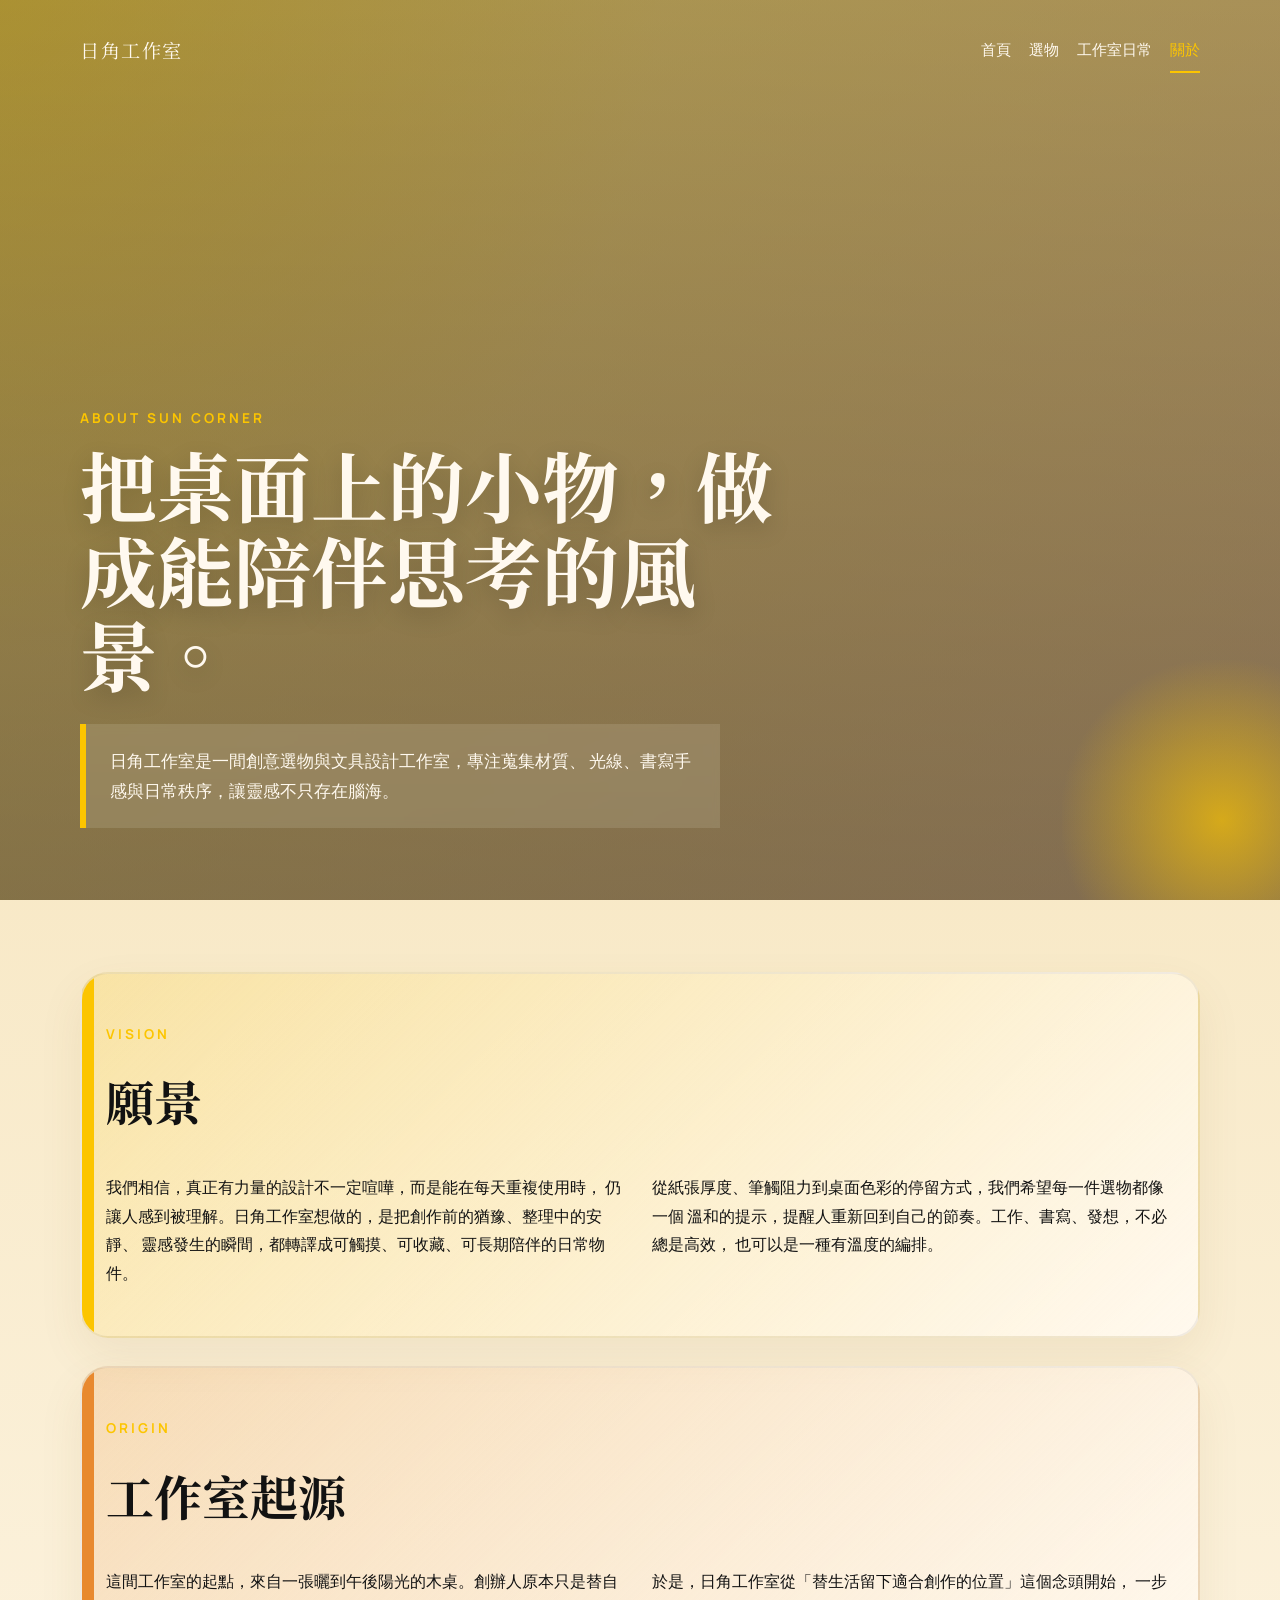
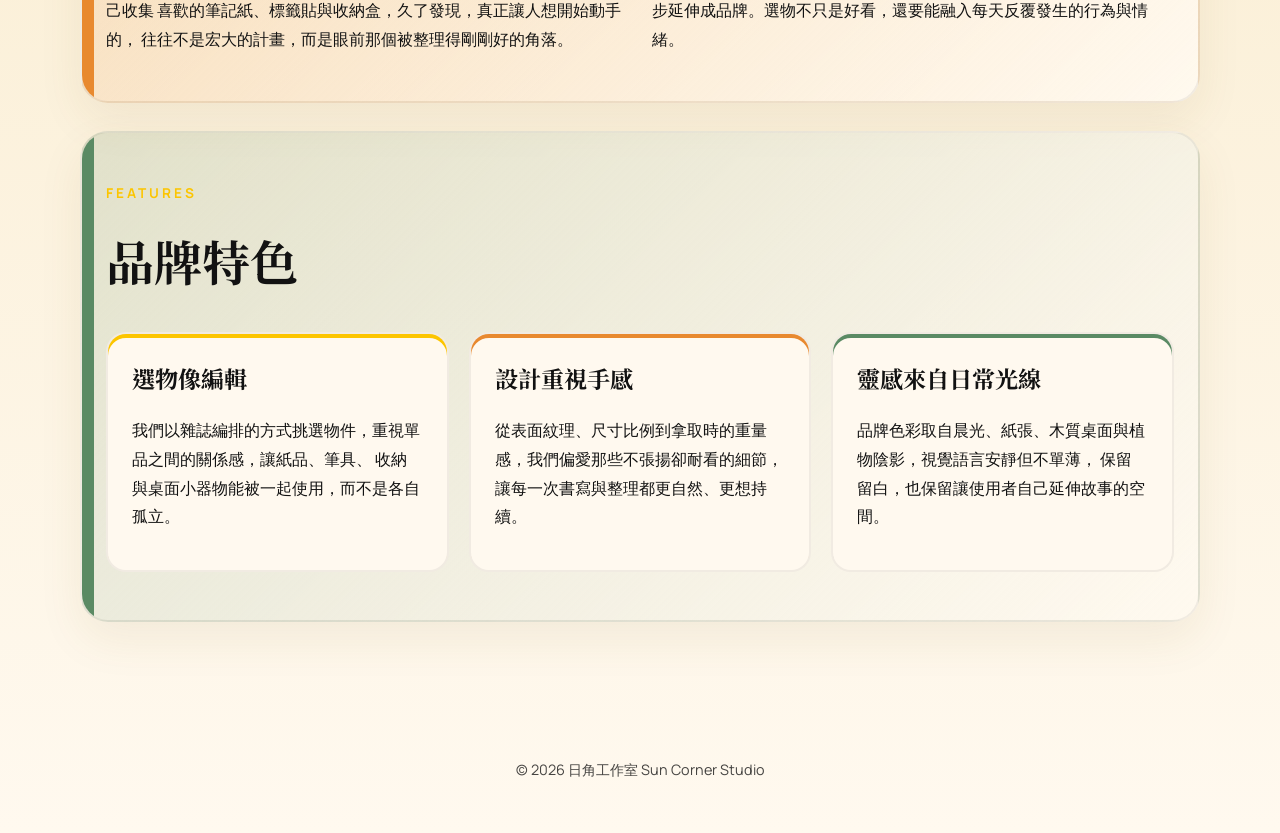
==== about.html @ 8ea0d5e0 "feat:增加關於頁" ====
<!doctype html>
<html lang="zh-Hant-TW">
  <head>
    <title>關於 | 日角工作室</title>
    <meta charset="UTF-8" />
    <meta name="viewport" content="width=device-width, initial-scale=1.0" />
    <meta
      name="description"
      content="認識日角工作室，一間以創意選物、文具設計與日常靈感為核心的工作室。"
    />
    <link rel="preconnect" href="https://fonts.googleapis.com" />
    <link rel="preconnect" href="https://fonts.gstatic.com" crossorigin />
    <link
      href="https://fonts.googleapis.com/css2?family=Noto+Serif+TC:wght@400;500;700&family=Manrope:wght@400;500;700&display=swap"
      rel="stylesheet"
    />
    <link rel="stylesheet" href="about.css" />
  </head>
  <body>
    <header class="hero">
      <nav class="site-nav">
        <a class="site-nav__brand" href="index.html">日角工作室</a>
        <div class="site-nav__links">
          <a href="index.html">首頁</a>
          <a href="index.html#inspiration">選物</a>
          <a href="index.html#studio-life">工作室日常</a>
          <a href="about.html" aria-current="page">關於</a>
        </div>
      </nav>

      <div class="hero__content">
        <p class="eyebrow">About Sun Corner</p>
        <h1>把桌面上的小物，做成能陪伴思考的風景。</h1>
        <p class="hero__intro">
          日角工作室是一間創意選物與文具設計工作室，專注蒐集材質、
          光線、書寫手感與日常秩序，讓靈感不只存在腦海。
        </p>
      </div>
    </header>

    <main>
      <section class="story-block story-block--vision">
        <div class="section-heading">
          <p class="eyebrow">Vision</p>
          <h2>願景</h2>
        </div>
        <div class="story-grid">
          <p>
            我們相信，真正有力量的設計不一定喧嘩，而是能在每天重複使用時，
            仍讓人感到被理解。日角工作室想做的，是把創作前的猶豫、整理中的安靜、
            靈感發生的瞬間，都轉譯成可觸摸、可收藏、可長期陪伴的日常物件。
          </p>
          <p>
            從紙張厚度、筆觸阻力到桌面色彩的停留方式，我們希望每一件選物都像一個
            溫和的提示，提醒人重新回到自己的節奏。工作、書寫、發想，不必總是高效，
            也可以是一種有溫度的編排。
          </p>
        </div>
      </section>

      <section class="story-block story-block--origin">
        <div class="section-heading">
          <p class="eyebrow">Origin</p>
          <h2>工作室起源</h2>
        </div>
        <div class="story-grid">
          <p>
            這間工作室的起點，來自一張曬到午後陽光的木桌。創辦人原本只是替自己收集
            喜歡的筆記紙、標籤貼與收納盒，久了發現，真正讓人想開始動手的，
            往往不是宏大的計畫，而是眼前那個被整理得剛剛好的角落。
          </p>
          <p>
            於是，日角工作室從「替生活留下適合創作的位置」這個念頭開始，
            一步步延伸成品牌。選物不只是好看，還要能融入每天反覆發生的行為與情緒。
          </p>
        </div>
      </section>

      <section class="story-block story-block--identity">
        <div class="section-heading">
          <p class="eyebrow">Features</p>
          <h2>品牌特色</h2>
        </div>
        <div class="feature-cards">
          <article class="feature-card">
            <h3>選物像編輯</h3>
            <p>
              我們以雜誌編排的方式挑選物件，重視單品之間的關係感，讓紙品、筆具、
              收納與桌面小器物能被一起使用，而不是各自孤立。
            </p>
          </article>
          <article class="feature-card">
            <h3>設計重視手感</h3>
            <p>
              從表面紋理、尺寸比例到拿取時的重量感，我們偏愛那些不張揚卻耐看的細節，
              讓每一次書寫與整理都更自然、更想持續。
            </p>
          </article>
          <article class="feature-card">
            <h3>靈感來自日常光線</h3>
            <p>
              品牌色彩取自晨光、紙張、木質桌面與植物陰影，視覺語言安靜但不單薄，
              保留留白，也保留讓使用者自己延伸故事的空間。
            </p>
          </article>
        </div>
      </section>
    </main>

    <footer class="site-footer">
      <p>&copy; 2026 日角工作室 Sun Corner Studio</p>
    </footer>
  </body>
</html>
---- about.css ----
html,
body {
  margin: 0;
  padding: 0;
}

*,
*::before,
*::after {
  box-sizing: border-box;
}

:root {
  --sun-yellow: #fcc500;
  --sun-orange: #e8892f;
  --grass-green: #5a8a64;
  --cream: #fff9ef;
  --ink: #121212;
  --paper: #f3ebd9;
}

body {
  font-family: "Manrope", sans-serif;
  color: var(--ink);
  background:
    radial-gradient(circle at top left, rgba(252, 197, 0, 0.35), transparent 24%),
    linear-gradient(180deg, #fff3be 0%, #f7e7c2 28%, #fff9ef 100%);
  line-height: 1.8;
}

a {
  color: inherit;
  text-decoration: none;
}

.hero,
.story-block,
.site-footer {
  padding-left: 24px;
  padding-right: 24px;
}

.hero {
  min-height: 100vh;
  display: flex;
  flex-direction: column;
  justify-content: space-between;
  padding-top: 28px;
  padding-bottom: 72px;
  background:
    linear-gradient(rgba(18, 18, 18, 0.35), rgba(18, 18, 18, 0.5)),
    linear-gradient(135deg, rgba(252, 197, 0, 0.45), rgba(232, 137, 47, 0.35)),
    url("https://images.unsplash.com/photo-1516383740770-fbcc5ccbece0?auto=format&fit=crop&w=1400&q=80")
      center / cover;
  color: var(--cream);
  position: relative;
  overflow: hidden;
}

.hero::after {
  content: "";
  position: absolute;
  inset: auto -8% -80px auto;
  width: 320px;
  height: 320px;
  background: radial-gradient(circle, rgba(252, 197, 0, 0.9) 0%, rgba(252, 197, 0, 0) 72%);
  opacity: 0.75;
  pointer-events: none;
}

.site-nav {
  max-width: 1120px;
  width: 100%;
  margin: 0 auto;
  display: flex;
  justify-content: space-between;
  align-items: center;
  gap: 20px;
  position: relative;
  z-index: 1;
}

.site-nav__brand {
  font-family: "Noto Serif TC", serif;
  font-size: 1.2rem;
  letter-spacing: 0.08em;
}

.site-nav__links {
  display: flex;
  flex-wrap: wrap;
  justify-content: flex-end;
  gap: 18px;
  font-size: 0.95rem;
}

.site-nav__links a {
  padding: 8px 0;
  border-bottom: 2px solid transparent;
  transition:
    border-color 0.25s ease,
    color 0.25s ease,
    opacity 0.25s ease;
}

.site-nav__links a:hover,
.site-nav__links a[aria-current="page"] {
  color: var(--sun-yellow);
  border-color: var(--sun-yellow);
  opacity: 1;
}

.hero__content {
  max-width: 1120px;
  width: 100%;
  margin: 0 auto;
  padding-top: 96px;
  position: relative;
  z-index: 1;
}

.eyebrow {
  margin: 0 0 12px;
  letter-spacing: 0.22em;
  text-transform: uppercase;
  font-size: 0.85rem;
  color: var(--sun-yellow);
  font-weight: 700;
}

.hero h1,
.section-heading h2,
.feature-card h3 {
  font-family: "Noto Serif TC", serif;
}

.hero h1 {
  max-width: 760px;
  margin: 0;
  font-size: clamp(2.8rem, 6vw, 5.2rem);
  line-height: 1.1;
  text-shadow: 0 8px 24px rgba(0, 0, 0, 0.18);
}

.hero__intro {
  max-width: 640px;
  margin: 28px 0 0;
  font-size: 1.05rem;
  padding: 22px 24px;
  background: rgba(255, 249, 239, 0.12);
  border-left: 6px solid var(--sun-yellow);
  backdrop-filter: blur(3px);
}

main {
  padding: 72px 0 96px;
}

.story-block {
  max-width: 1120px;
  margin: 0 auto 28px;
  border-radius: 28px;
  padding-top: 48px;
  padding-bottom: 48px;
  border: 2px solid rgba(18, 18, 18, 0.06);
  box-shadow: 0 18px 45px rgba(121, 91, 20, 0.08);
  position: relative;
  overflow: hidden;
}

.story-block::before {
  content: "";
  position: absolute;
  inset: 0 auto 0 0;
  width: 12px;
}

.story-block:last-child {
  margin-bottom: 0;
}

.story-block--vision {
  background: linear-gradient(135deg, rgba(252, 197, 0, 0.18), rgba(255, 249, 239, 0.95));
}

.story-block--vision::before {
  background: var(--sun-yellow);
}

.story-block--origin {
  background: linear-gradient(135deg, rgba(232, 137, 47, 0.18), rgba(255, 249, 239, 0.96));
}

.story-block--origin::before {
  background: var(--sun-orange);
}

.story-block--identity {
  background: linear-gradient(135deg, rgba(90, 138, 100, 0.16), rgba(255, 249, 239, 0.96));
}

.story-block--identity::before {
  background: var(--grass-green);
}

.section-heading {
  margin-bottom: 28px;
  position: relative;
  z-index: 1;
}

.section-heading h2 {
  margin: 0;
  font-size: clamp(2rem, 4vw, 3rem);
  color: var(--ink);
}

.story-grid {
  display: grid;
  grid-template-columns: repeat(2, minmax(0, 1fr));
  gap: 24px;
  position: relative;
  z-index: 1;
}

.story-grid p,
.feature-card p {
  margin: 0;
  font-size: 1rem;
}

.feature-cards {
  display: grid;
  grid-template-columns: repeat(3, minmax(0, 1fr));
  gap: 20px;
  position: relative;
  z-index: 1;
}

.feature-card {
  padding: 24px;
  border-radius: 20px;
  background: var(--cream);
  border: 2px solid rgba(18, 18, 18, 0.06);
  min-height: 240px;
  transition:
    transform 0.25s ease,
    box-shadow 0.25s ease,
    border-color 0.25s ease;
}

.feature-card:hover {
  transform: translateY(-6px);
  box-shadow: 0 14px 28px rgba(90, 138, 100, 0.14);
  border-color: rgba(90, 138, 100, 0.28);
}

.feature-card:nth-child(1) {
  box-shadow: inset 0 4px 0 var(--sun-yellow);
}

.feature-card:nth-child(2) {
  box-shadow: inset 0 4px 0 var(--sun-orange);
}

.feature-card:nth-child(3) {
  box-shadow: inset 0 4px 0 var(--grass-green);
}

.feature-card h3 {
  margin: 0 0 16px;
  font-size: 1.45rem;
  color: var(--ink);
}

.site-footer {
  padding-top: 24px;
  padding-bottom: 36px;
  text-align: center;
  color: rgba(18, 18, 18, 0.78);
  font-size: 0.9rem;
}

@media (max-width: 780px) {
  .hero {
    min-height: auto;
    padding-bottom: 56px;
  }

  .site-nav {
    flex-direction: column;
    align-items: flex-start;
  }

  .story-grid,
  .feature-cards {
    grid-template-columns: 1fr;
  }

  .site-nav__links {
    justify-content: flex-start;
  }

  .hero__content {
    padding-top: 72px;
  }

  .hero__intro {
    padding: 18px 20px;
  }

  .story-block {
    padding-top: 36px;
    padding-bottom: 36px;
  }
}
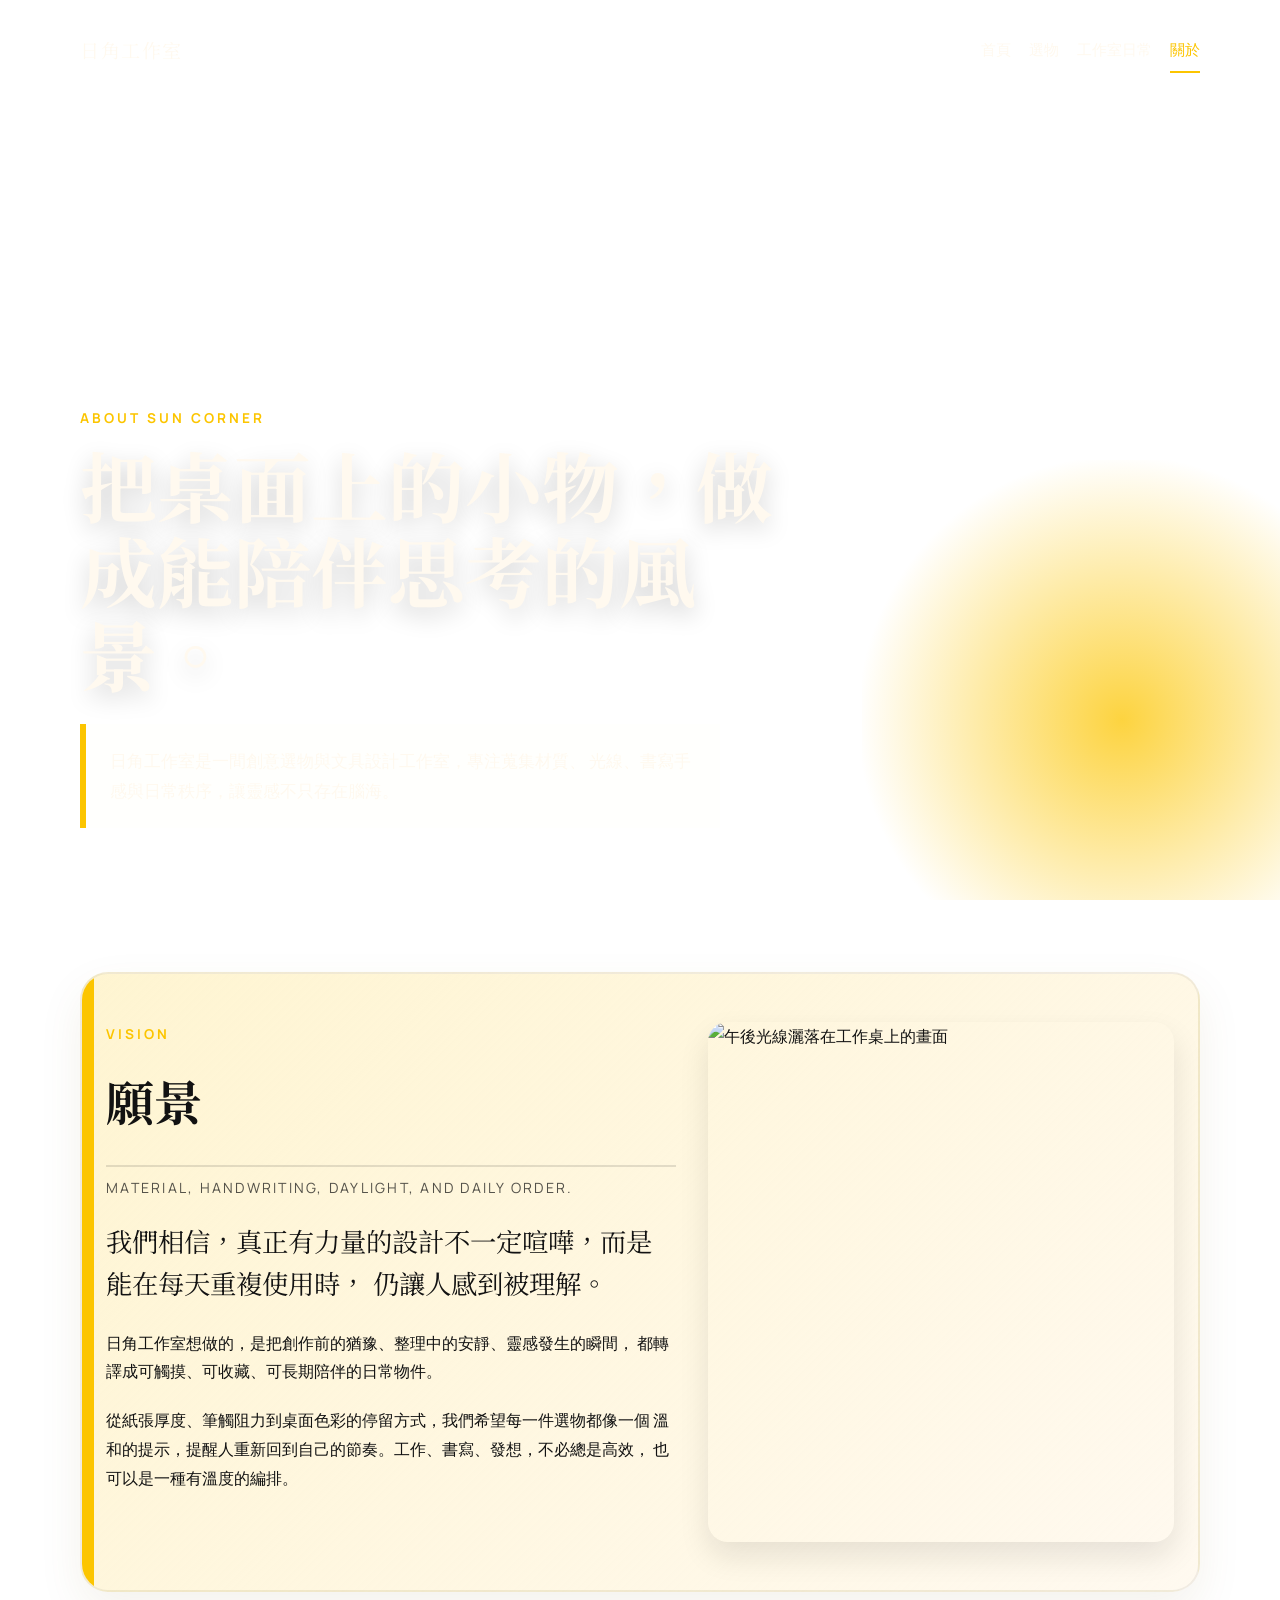
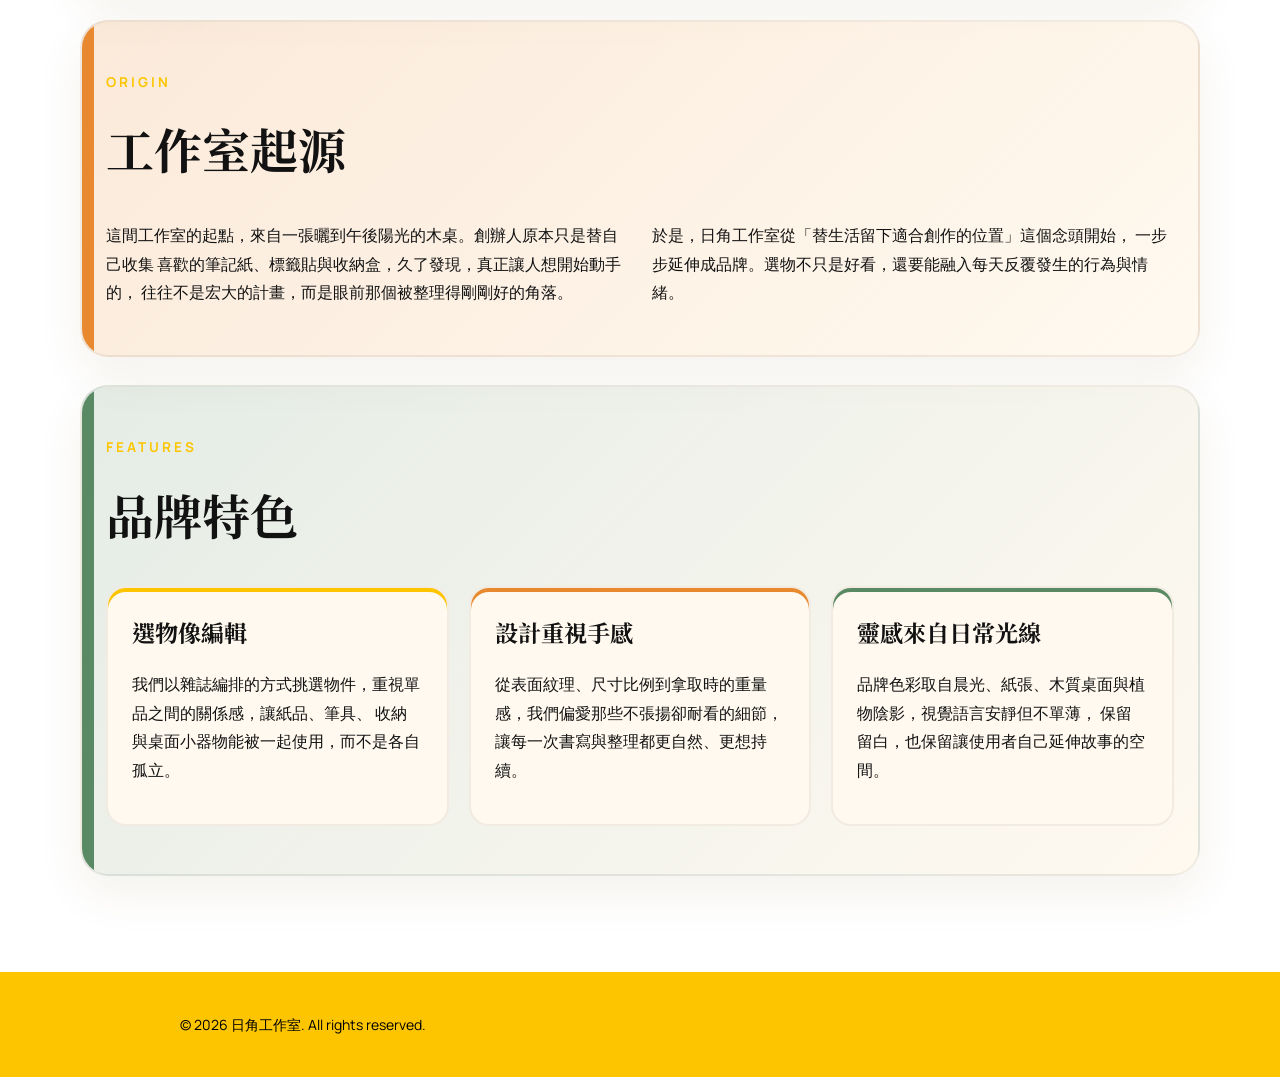
==== commit d469f470: "fex：修改願景section" ====
--- a/about.html
+++ b/about.html
@@ -40,21 +40,35 @@
 
     <main>
       <section class="story-block story-block--vision">
-        <div class="section-heading">
-          <p class="eyebrow">Vision</p>
-          <h2>願景</h2>
-        </div>
-        <div class="story-grid">
-          <p>
-            我們相信，真正有力量的設計不一定喧嘩，而是能在每天重複使用時，
-            仍讓人感到被理解。日角工作室想做的，是把創作前的猶豫、整理中的安靜、
-            靈感發生的瞬間，都轉譯成可觸摸、可收藏、可長期陪伴的日常物件。
-          </p>
-          <p>
-            從紙張厚度、筆觸阻力到桌面色彩的停留方式，我們希望每一件選物都像一個
-            溫和的提示，提醒人重新回到自己的節奏。工作、書寫、發想，不必總是高效，
-            也可以是一種有溫度的編排。
-          </p>
+        <div class="vision-magazine">
+          <div class="vision-magazine__content">
+            <div class="section-heading vision-magazine__heading">
+              <p class="eyebrow">Vision</p>
+              <h2>願景</h2>
+            </div>
+            <p class="vision-magazine__kicker">
+              Material, handwriting, daylight, and daily order.
+            </p>
+            <p class="vision-magazine__lead">
+              我們相信，真正有力量的設計不一定喧嘩，而是能在每天重複使用時，
+              仍讓人感到被理解。
+            </p>
+            <p class="vision-magazine__body vision-magazine__body--one">
+              日角工作室想做的，是把創作前的猶豫、整理中的安靜、靈感發生的瞬間，
+              都轉譯成可觸摸、可收藏、可長期陪伴的日常物件。
+            </p>
+            <p class="vision-magazine__body vision-magazine__body--two">
+              從紙張厚度、筆觸阻力到桌面色彩的停留方式，我們希望每一件選物都像一個
+              溫和的提示，提醒人重新回到自己的節奏。工作、書寫、發想，不必總是高效，
+              也可以是一種有溫度的編排。
+            </p>
+          </div>
+          <figure class="vision-magazine__image vision-magazine__image--main">
+            <img
+              src="https://images.unsplash.com/photo-1497366754035-f200968a6e72?auto=format&fit=crop&w=900&q=80"
+              alt="午後光線灑落在工作桌上的畫面"
+            />
+          </figure>
         </div>
       </section>
 
@@ -107,8 +121,10 @@
       </section>
     </main>
 
-    <footer class="site-footer">
-      <p>&copy; 2026 日角工作室 Sun Corner Studio</p>
+    <footer class="footer">
+      <div class="container">
+        <p>&copy; 2026 日角工作室. All rights reserved.</p>
+      </div>
     </footer>
   </body>
 </html>
--- a/about.css
+++ b/about.css
@@ -22,9 +22,6 @@
 body {
   font-family: "Manrope", sans-serif;
   color: var(--ink);
-  background:
-    radial-gradient(circle at top left, rgba(252, 197, 0, 0.35), transparent 24%),
-    linear-gradient(180deg, #fff3be 0%, #f7e7c2 28%, #fff9ef 100%);
   line-height: 1.8;
 }
 
@@ -35,9 +32,16 @@
 
 .hero,
 .story-block,
-.site-footer {
+.site-footer,
+.footer {
   padding-left: 24px;
   padding-right: 24px;
+}
+
+.container {
+  margin: 0 auto;
+  max-width: 940px;
+  padding: 0 10px;
 }
 
 .hero {
@@ -47,11 +51,8 @@
   justify-content: space-between;
   padding-top: 28px;
   padding-bottom: 72px;
-  background:
-    linear-gradient(rgba(18, 18, 18, 0.35), rgba(18, 18, 18, 0.5)),
-    linear-gradient(135deg, rgba(252, 197, 0, 0.45), rgba(232, 137, 47, 0.35)),
-    url("https://images.unsplash.com/photo-1516383740770-fbcc5ccbece0?auto=format&fit=crop&w=1400&q=80")
-      center / cover;
+  background: url("https://i.pinimg.com/avif/736x/6c/44/7b/6c447b9a23d41ad598d698fc86e72aca.avf")
+    center / cover;
   color: var(--cream);
   position: relative;
   overflow: hidden;
@@ -61,9 +62,9 @@
   content: "";
   position: absolute;
   inset: auto -8% -80px auto;
-  width: 320px;
-  height: 320px;
-  background: radial-gradient(circle, rgba(252, 197, 0, 0.9) 0%, rgba(252, 197, 0, 0) 72%);
+  width: 520px;
+  height: 520px;
+  background: radial-gradient(circle, #fcc500 0%, rgba(252, 197, 0, 0) 72%);
   opacity: 0.75;
   pointer-events: none;
 }
@@ -180,7 +181,11 @@
 }
 
 .story-block--vision {
-  background: linear-gradient(135deg, rgba(252, 197, 0, 0.18), rgba(255, 249, 239, 0.95));
+  background: linear-gradient(
+    135deg,
+    rgba(252, 197, 0, 0.18),
+    rgba(255, 249, 239, 0.95)
+  );
 }
 
 .story-block--vision::before {
@@ -188,7 +193,11 @@
 }
 
 .story-block--origin {
-  background: linear-gradient(135deg, rgba(232, 137, 47, 0.18), rgba(255, 249, 239, 0.96));
+  background: linear-gradient(
+    135deg,
+    rgba(232, 137, 47, 0.18),
+    rgba(255, 249, 239, 0.96)
+  );
 }
 
 .story-block--origin::before {
@@ -196,7 +205,11 @@
 }
 
 .story-block--identity {
-  background: linear-gradient(135deg, rgba(90, 138, 100, 0.16), rgba(255, 249, 239, 0.96));
+  background: linear-gradient(
+    135deg,
+    rgba(90, 138, 100, 0.16),
+    rgba(255, 249, 239, 0.96)
+  );
 }
 
 .story-block--identity::before {
@@ -213,6 +226,73 @@
   margin: 0;
   font-size: clamp(2rem, 4vw, 3rem);
   color: var(--ink);
+}
+
+.vision-magazine {
+  display: grid;
+  grid-template-columns: minmax(0, 1.1fr) minmax(320px, 0.9fr);
+  gap: 32px;
+  align-items: stretch;
+  position: relative;
+  z-index: 1;
+}
+
+.vision-magazine__content {
+  display: grid;
+  gap: 20px;
+  align-content: start;
+}
+
+.vision-magazine__heading {
+  margin-bottom: 0;
+}
+
+.vision-magazine__kicker {
+  margin: 0;
+  padding-top: 8px;
+  border-top: 2px solid rgba(18, 18, 18, 0.12);
+  color: rgba(18, 18, 18, 0.72);
+  font-size: 0.88rem;
+  letter-spacing: 0.16em;
+  text-transform: uppercase;
+}
+
+.vision-magazine__lead {
+  margin: 0;
+  font-family: "Noto Serif TC", serif;
+  font-size: 1.65rem;
+  line-height: 1.6;
+}
+
+.vision-magazine__body {
+  margin: 0;
+}
+
+.vision-magazine__body--one {
+  margin-top: 4px;
+}
+
+.vision-magazine__body--two {
+  margin-top: 0;
+}
+
+.vision-magazine__image {
+  margin: 0;
+  overflow: hidden;
+  border-radius: 20px;
+  box-shadow: 0 14px 30px rgba(18, 18, 18, 0.1);
+  min-height: 100%;
+}
+
+.vision-magazine__image img {
+  width: 100%;
+  height: 100%;
+  display: block;
+  object-fit: cover;
+}
+
+.vision-magazine__image--main {
+  min-height: 520px;
 }
 
 .story-grid {
@@ -273,12 +353,16 @@
   color: var(--ink);
 }
 
-.site-footer {
-  padding-top: 24px;
-  padding-bottom: 36px;
-  text-align: center;
-  color: rgba(18, 18, 18, 0.78);
-  font-size: 0.9rem;
+.footer {
+  background: var(--sun-yellow);
+  padding-top: 40px;
+  padding-bottom: 40px;
+}
+
+.footer p {
+  color: #000;
+  font-size: 14px;
+  margin: 0;
 }
 
 @media (max-width: 780px) {
@@ -293,7 +377,8 @@
   }
 
   .story-grid,
-  .feature-cards {
+  .feature-cards,
+  .vision-magazine {
     grid-template-columns: 1fr;
   }
 
@@ -313,4 +398,20 @@
     padding-top: 36px;
     padding-bottom: 36px;
   }
-}
+
+  .vision-magazine__heading,
+  .vision-magazine__kicker,
+  .vision-magazine__lead,
+  .vision-magazine__body--one,
+  .vision-magazine__body--two {
+    grid-column: auto;
+  }
+
+  .vision-magazine__lead {
+    font-size: 1.3rem;
+  }
+
+  .vision-magazine__image--main {
+    min-height: 220px;
+  }
+}
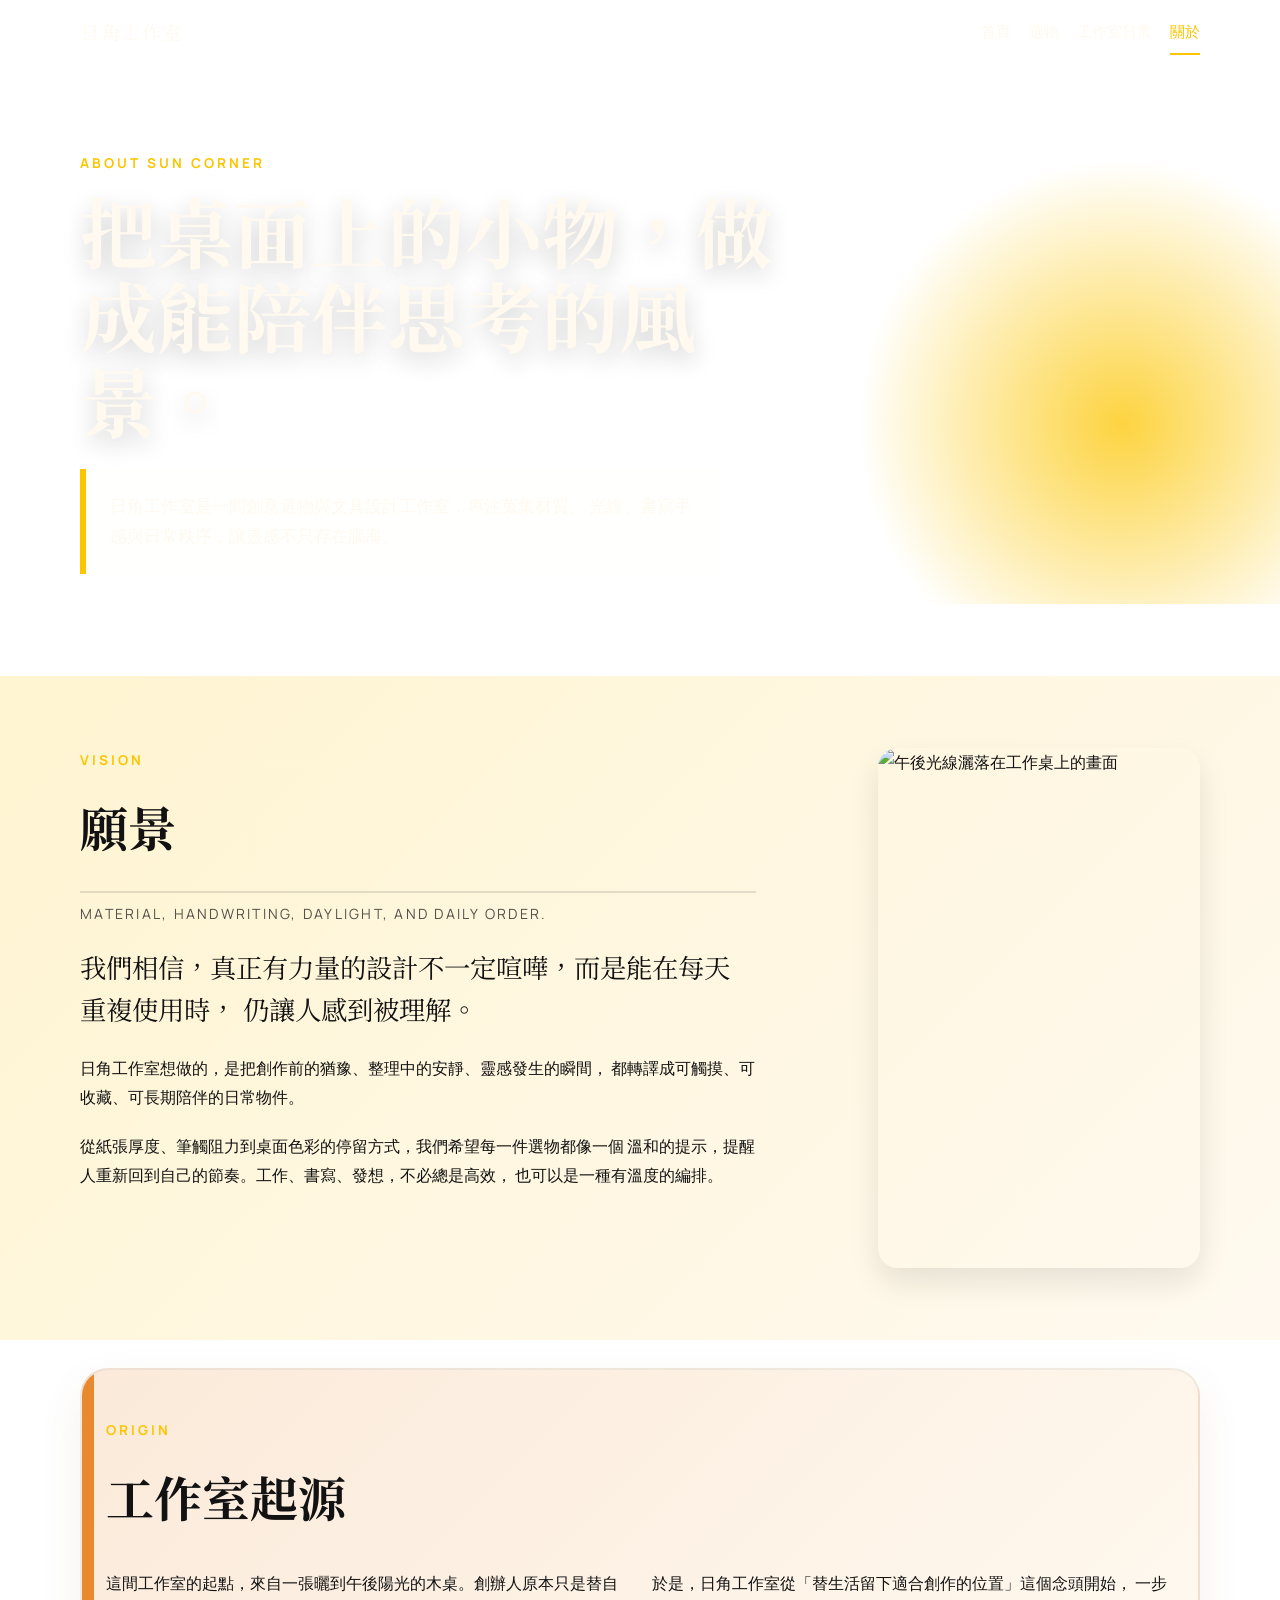
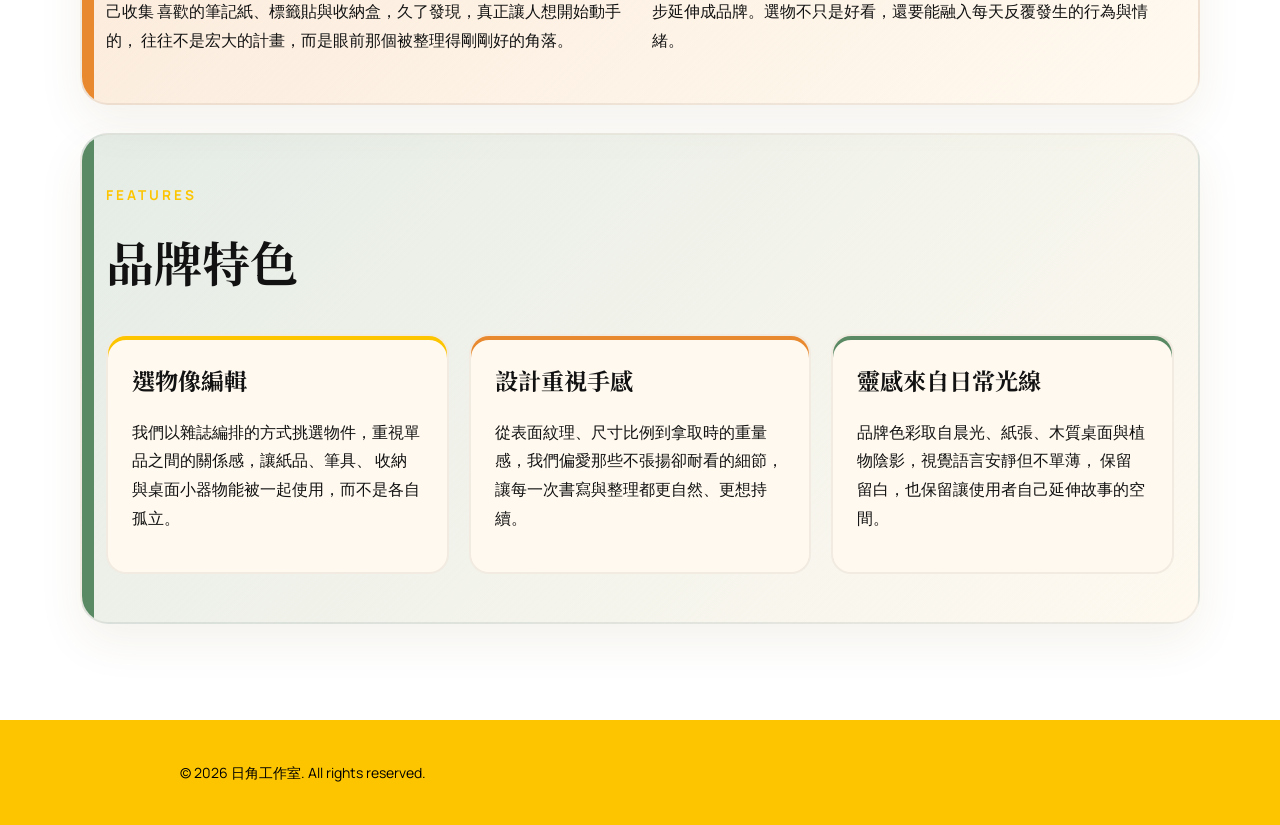
==== commit e3e8d17c: "fix:修改願景section圖片hover效果" ====
--- a/about.html
+++ b/about.html
@@ -65,7 +65,7 @@
           </div>
           <figure class="vision-magazine__image vision-magazine__image--main">
             <img
-              src="https://images.unsplash.com/photo-1497366754035-f200968a6e72?auto=format&fit=crop&w=900&q=80"
+              src="https://i.pinimg.com/avif/1200x/98/75/f4/9875f4a3599864255c6cba271efa8477.avf"
               alt="午後光線灑落在工作桌上的畫面"
             />
           </figure>
--- a/about.css
+++ b/about.css
@@ -45,12 +45,12 @@
 }
 
 .hero {
-  min-height: 100vh;
+  min-height: 100%;
   display: flex;
   flex-direction: column;
   justify-content: space-between;
-  padding-top: 28px;
-  padding-bottom: 72px;
+  padding-top: 10px;
+  padding-bottom: 30px;
   background: url("https://i.pinimg.com/avif/736x/6c/44/7b/6c447b9a23d41ad598d698fc86e72aca.avf")
     center / cover;
   color: var(--cream);
@@ -186,10 +186,17 @@
     rgba(252, 197, 0, 0.18),
     rgba(255, 249, 239, 0.95)
   );
+  max-width: none;
+  margin: 0 0 28px;
+  border: 0;
+  border-radius: 0;
+  box-shadow: none;
+  padding-top: 72px;
+  padding-bottom: 72px;
 }
 
 .story-block--vision::before {
-  background: var(--sun-yellow);
+  display: none;
 }
 
 .story-block--origin {
@@ -230,17 +237,29 @@
 
 .vision-magazine {
   display: grid;
-  grid-template-columns: minmax(0, 1.1fr) minmax(320px, 0.9fr);
+  grid-template-columns: minmax(0, 1.18fr) minmax(320px, 0.72fr);
   gap: 32px;
-  align-items: stretch;
-  position: relative;
-  z-index: 1;
+  align-items: start;
+  position: relative;
+  z-index: 1;
+  max-width: 1120px;
+  margin: 0 auto;
+  transition: grid-template-columns 0.45s ease;
+}
+
+.vision-magazine:hover {
+  grid-template-columns: minmax(0, 0.94fr) minmax(420px, 1.06fr);
 }
 
 .vision-magazine__content {
   display: grid;
   gap: 20px;
   align-content: start;
+  transition: transform 0.45s ease;
+}
+
+.vision-magazine:hover .vision-magazine__content {
+  transform: translateX(-10px);
 }
 
 .vision-magazine__heading {
@@ -281,18 +300,31 @@
   overflow: hidden;
   border-radius: 20px;
   box-shadow: 0 14px 30px rgba(18, 18, 18, 0.1);
-  min-height: 100%;
+  width: 78%;
+  justify-self: end;
+  transition: box-shadow 0.3s ease;
 }
 
 .vision-magazine__image img {
   width: 100%;
-  height: 100%;
+  height: 520px;
   display: block;
   object-fit: cover;
+  transform-origin: center;
+  transition: transform 0.45s ease;
+}
+
+.vision-magazine:hover .vision-magazine__image,
+.vision-magazine__image:hover {
+  box-shadow: 0 18px 34px rgba(18, 18, 18, 0.16);
+}
+
+.vision-magazine:hover .vision-magazine__image img {
+  transform: scaleX(1.02);
 }
 
 .vision-magazine__image--main {
-  min-height: 520px;
+  min-height: 0;
 }
 
 .story-grid {
@@ -399,6 +431,23 @@
     padding-bottom: 36px;
   }
 
+  .story-block--vision {
+    padding-top: 48px;
+    padding-bottom: 48px;
+  }
+
+  .vision-magazine:hover {
+    grid-template-columns: 1fr;
+  }
+
+  .vision-magazine:hover .vision-magazine__content {
+    transform: none;
+  }
+
+  .vision-magazine:hover .vision-magazine__image img {
+    transform: none;
+  }
+
   .vision-magazine__heading,
   .vision-magazine__kicker,
   .vision-magazine__lead,
@@ -412,6 +461,10 @@
   }
 
   .vision-magazine__image--main {
-    min-height: 220px;
-  }
-}
+    width: 100%;
+  }
+
+  .vision-magazine__image img {
+    height: 220px;
+  }
+}
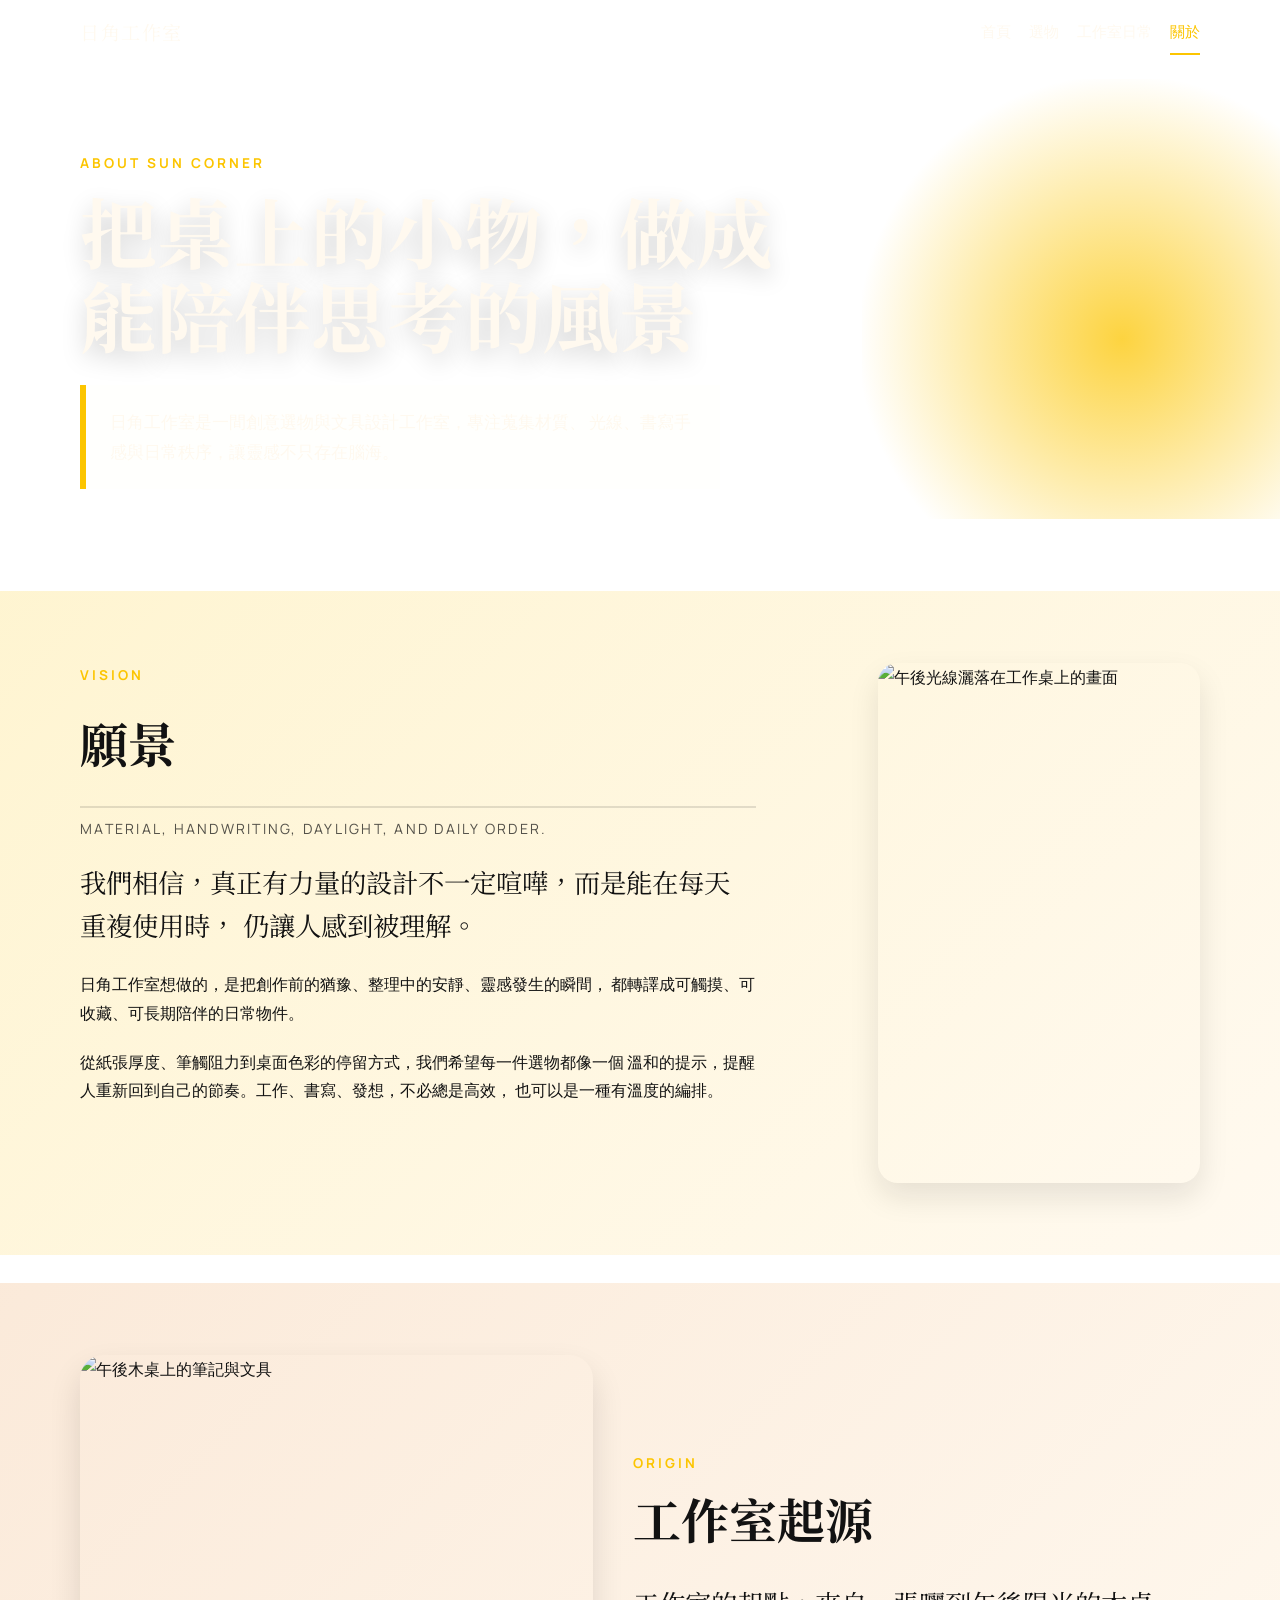
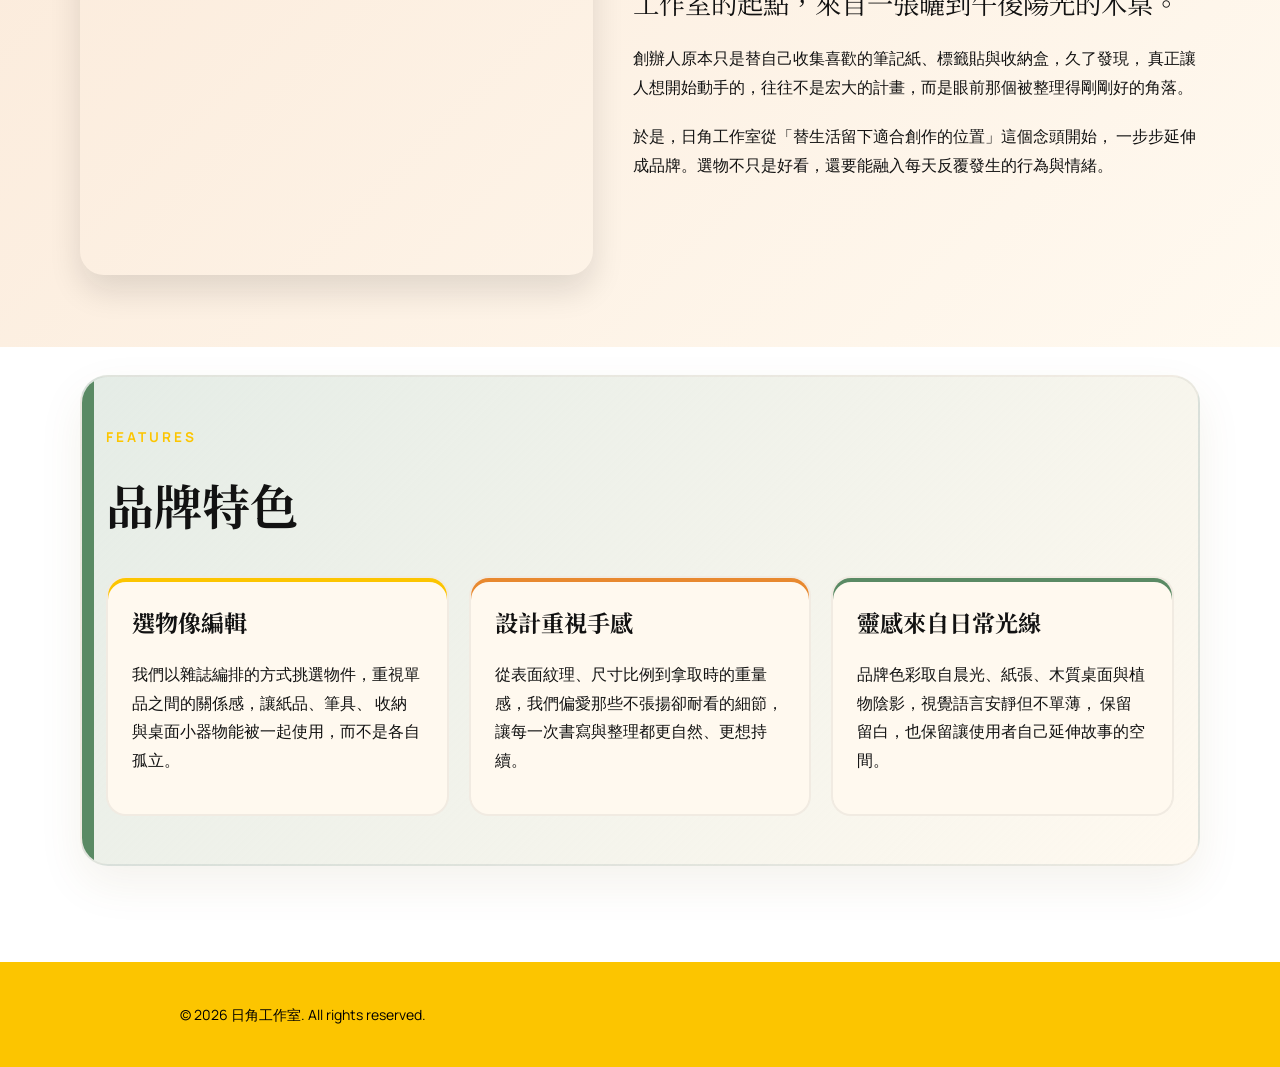
==== commit 5b3a38fc: "fix：優化起源section" ====
--- a/about.html
+++ b/about.html
@@ -30,7 +30,7 @@
 
       <div class="hero__content">
         <p class="eyebrow">About Sun Corner</p>
-        <h1>把桌面上的小物，做成能陪伴思考的風景。</h1>
+        <h1>把桌上的小物，做成能陪伴思考的風景</h1>
         <p class="hero__intro">
           日角工作室是一間創意選物與文具設計工作室，專注蒐集材質、
           光線、書寫手感與日常秩序，讓靈感不只存在腦海。
@@ -73,20 +73,30 @@
       </section>
 
       <section class="story-block story-block--origin">
-        <div class="section-heading">
-          <p class="eyebrow">Origin</p>
-          <h2>工作室起源</h2>
-        </div>
-        <div class="story-grid">
-          <p>
-            這間工作室的起點，來自一張曬到午後陽光的木桌。創辦人原本只是替自己收集
-            喜歡的筆記紙、標籤貼與收納盒，久了發現，真正讓人想開始動手的，
-            往往不是宏大的計畫，而是眼前那個被整理得剛剛好的角落。
-          </p>
-          <p>
-            於是，日角工作室從「替生活留下適合創作的位置」這個念頭開始，
-            一步步延伸成品牌。選物不只是好看，還要能融入每天反覆發生的行為與情緒。
-          </p>
+        <div class="origin-layout">
+          <figure class="origin-layout__image">
+            <img
+              src="https://i.pinimg.com/474x/83/56/ef/8356ef2f7b49f2bbc8cbd3e661ea5c17.jpg"
+              alt="午後木桌上的筆記與文具"
+            />
+          </figure>
+          <div class="origin-layout__content">
+            <div class="section-heading origin-layout__heading">
+              <p class="eyebrow">Origin</p>
+              <h2>工作室起源</h2>
+            </div>
+            <p class="origin-layout__lead">
+              工作室的起點，來自一張曬到午後陽光的木桌。
+            </p>
+            <p>
+              創辦人原本只是替自己收集喜歡的筆記紙、標籤貼與收納盒，久了發現，
+              真正讓人想開始動手的，往往不是宏大的計畫，而是眼前那個被整理得剛剛好的角落。
+            </p>
+            <p>
+              於是，日角工作室從「替生活留下適合創作的位置」這個念頭開始，
+              一步步延伸成品牌。選物不只是好看，還要能融入每天反覆發生的行為與情緒。
+            </p>
+          </div>
         </div>
       </section>
 
--- a/about.css
+++ b/about.css
@@ -205,10 +205,17 @@
     rgba(232, 137, 47, 0.18),
     rgba(255, 249, 239, 0.96)
   );
+  max-width: none;
+  margin: 0 0 28px;
+  border: 0;
+  border-radius: 0;
+  box-shadow: none;
+  padding-top: 72px;
+  padding-bottom: 72px;
 }
 
 .story-block--origin::before {
-  background: var(--sun-orange);
+  display: none;
 }
 
 .story-block--identity {
@@ -325,6 +332,64 @@
 
 .vision-magazine__image--main {
   min-height: 0;
+}
+
+.origin-layout {
+  display: grid;
+  grid-template-columns: minmax(320px, 0.95fr) minmax(0, 1.05fr);
+  gap: 40px;
+  align-items: center;
+  max-width: 1120px;
+  margin: 0 auto;
+  position: relative;
+  z-index: 1;
+}
+
+.origin-layout__image {
+  margin: 0;
+  overflow: hidden;
+  border-radius: 24px;
+  box-shadow: 0 16px 32px rgba(18, 18, 18, 0.12);
+  transition:
+    transform 0.35s ease,
+    box-shadow 0.35s ease;
+}
+
+.origin-layout__image img {
+  width: 100%;
+  height: 520px;
+  display: block;
+  object-fit: cover;
+  transition: transform 0.45s ease;
+}
+
+.origin-layout__image:hover {
+  transform: translateY(-4px);
+  box-shadow: 0 20px 38px rgba(18, 18, 18, 0.16);
+}
+
+.origin-layout__image:hover img {
+  transform: scale(1.04);
+}
+
+.origin-layout__content {
+  display: grid;
+  gap: 20px;
+}
+
+.origin-layout__heading {
+  margin-bottom: 0;
+}
+
+.origin-layout__lead {
+  margin: 0;
+  font-family: "Noto Serif TC", serif;
+  font-size: 1.65rem;
+  line-height: 1.6;
+}
+
+.origin-layout__content p {
+  margin: 0;
 }
 
 .story-grid {
@@ -410,7 +475,8 @@
 
   .story-grid,
   .feature-cards,
-  .vision-magazine {
+  .vision-magazine,
+  .origin-layout {
     grid-template-columns: 1fr;
   }
 
@@ -432,6 +498,11 @@
   }
 
   .story-block--vision {
+    padding-top: 48px;
+    padding-bottom: 48px;
+  }
+
+  .story-block--origin {
     padding-top: 48px;
     padding-bottom: 48px;
   }
@@ -467,4 +538,12 @@
   .vision-magazine__image img {
     height: 220px;
   }
-}
+
+  .origin-layout__image img {
+    height: 240px;
+  }
+
+  .origin-layout__lead {
+    font-size: 1.3rem;
+  }
+}
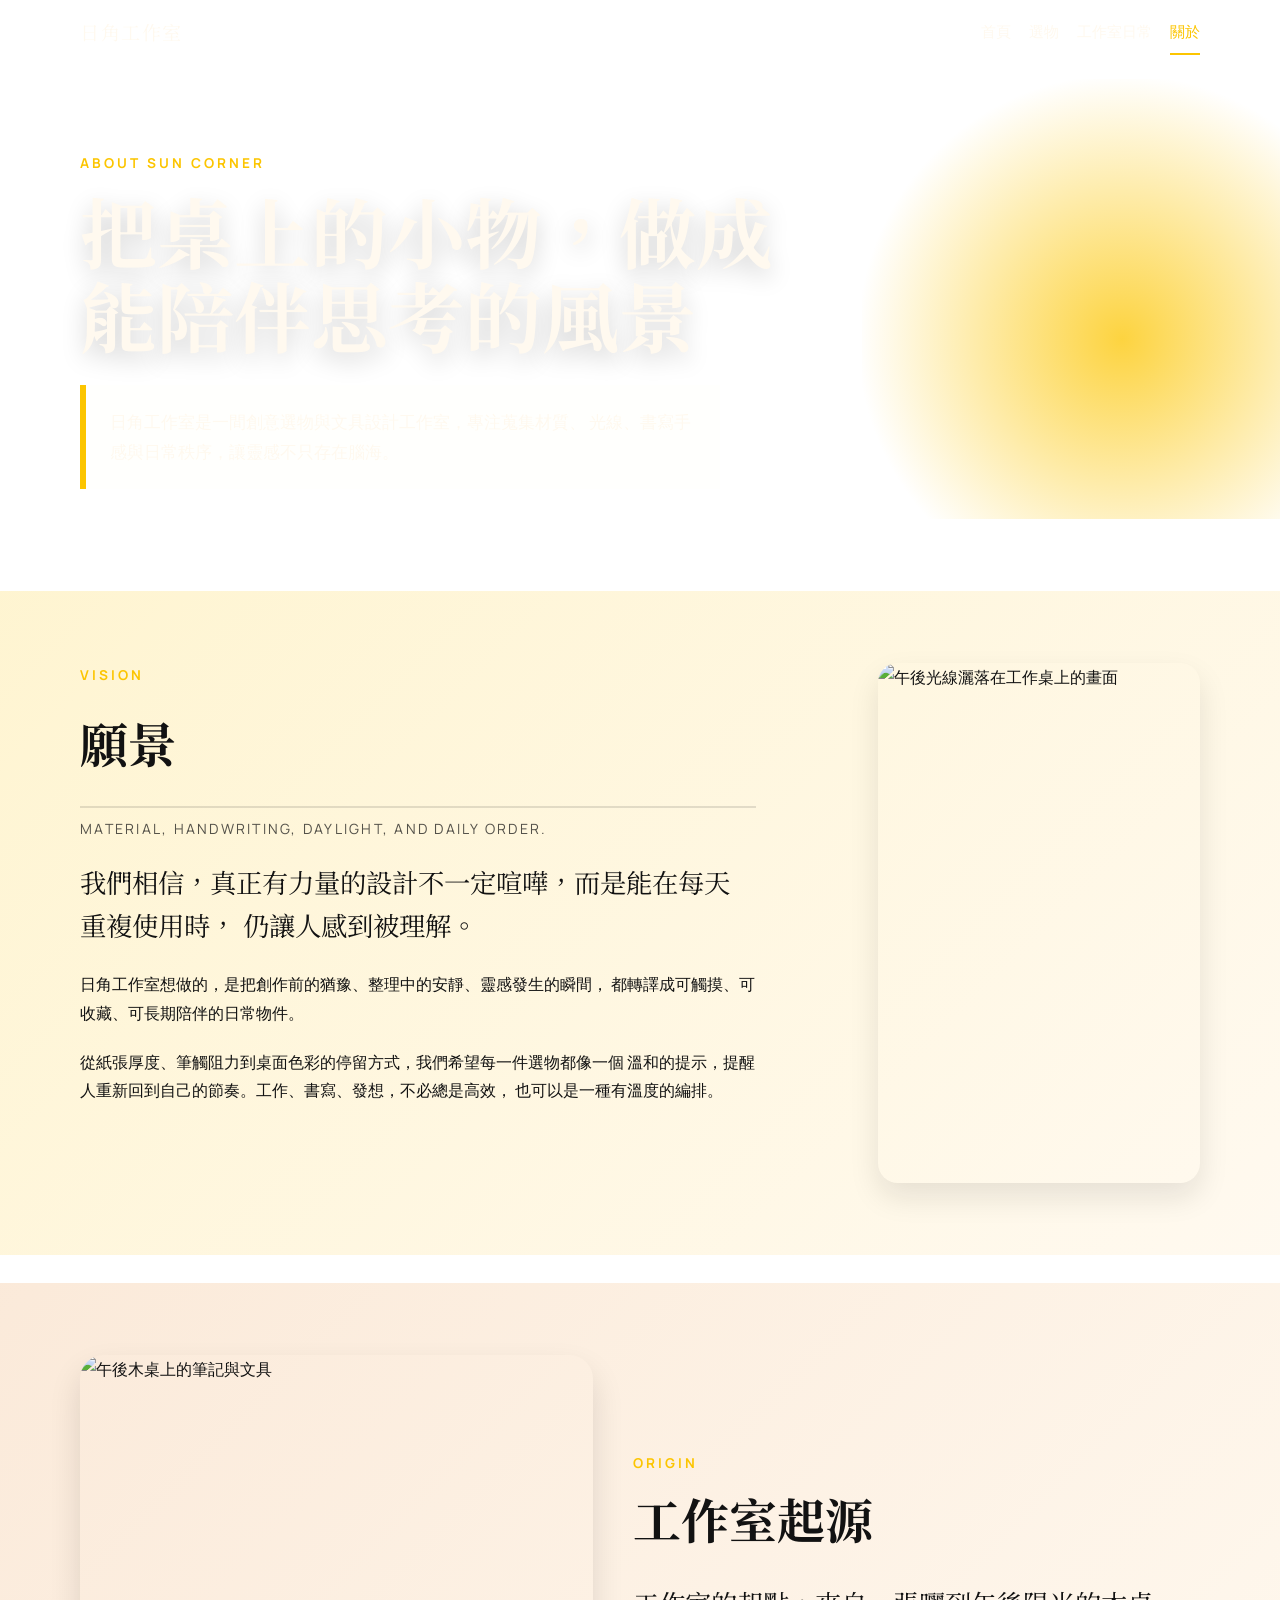
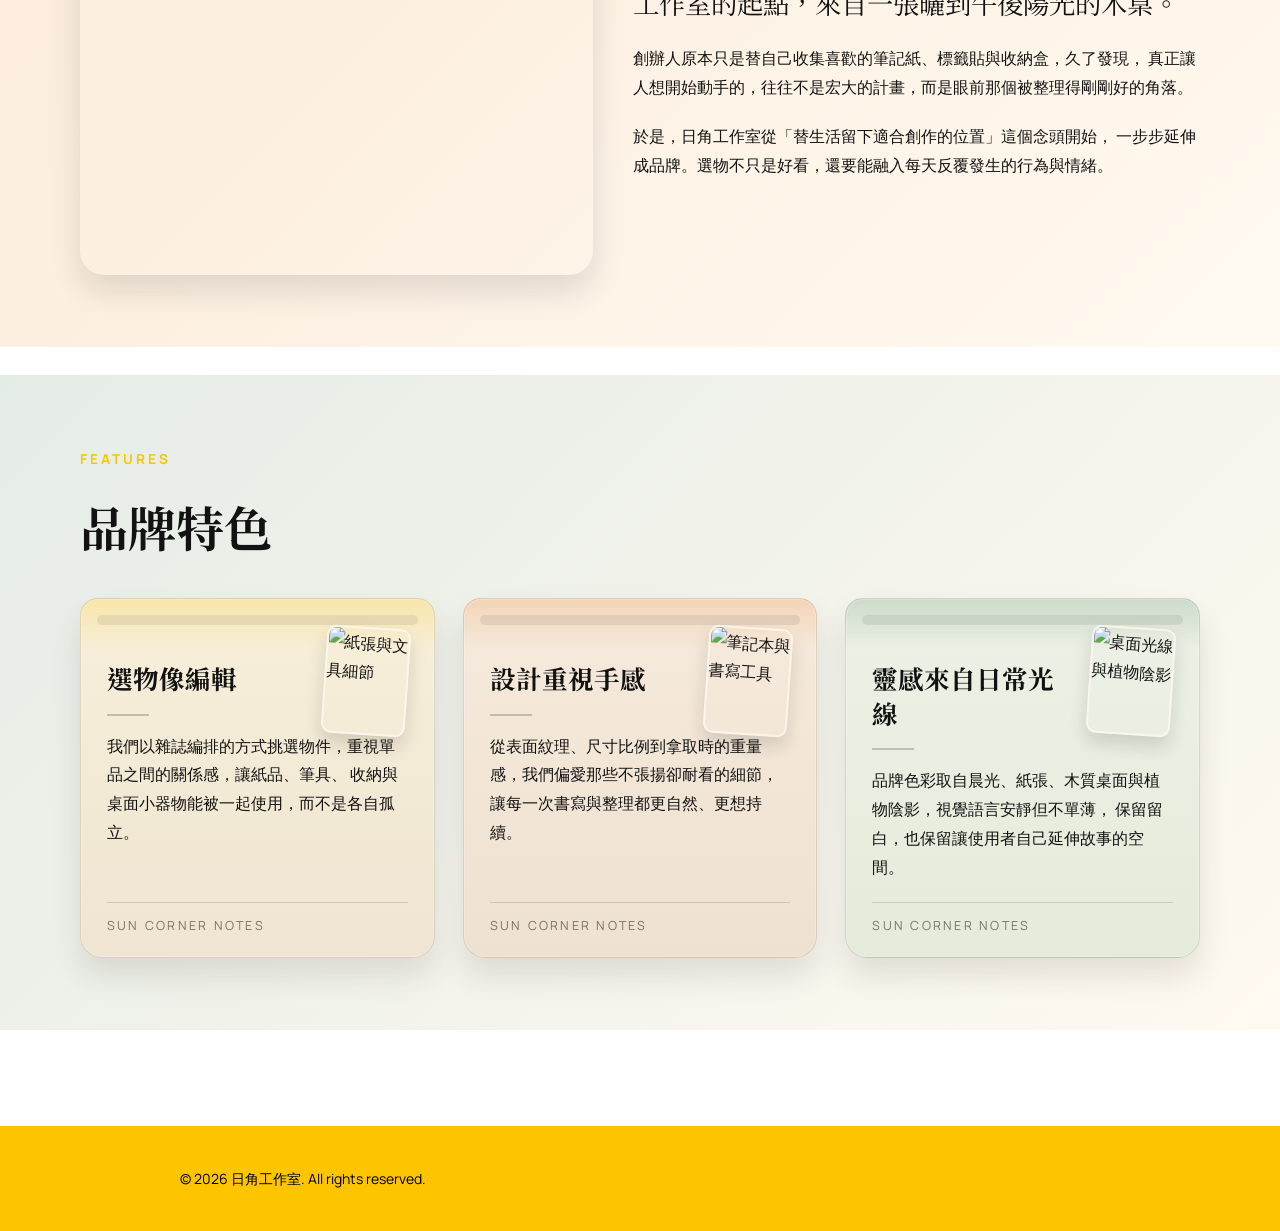
==== commit 6635d42a: "fix:修改特色section的css" ====
--- a/about.html
+++ b/about.html
@@ -107,6 +107,12 @@
         </div>
         <div class="feature-cards">
           <article class="feature-card">
+            <figure class="feature-card__thumb">
+              <img
+                src="https://i.pinimg.com/736x/a5/bf/5d/a5bf5d46f52cfa60241ef5d3a2bd6746.jpg"
+                alt="紙張與文具細節"
+              />
+            </figure>
             <h3>選物像編輯</h3>
             <p>
               我們以雜誌編排的方式挑選物件，重視單品之間的關係感，讓紙品、筆具、
@@ -114,6 +120,12 @@
             </p>
           </article>
           <article class="feature-card">
+            <figure class="feature-card__thumb">
+              <img
+                src="https://i.pinimg.com/736x/a0/f7/e3/a0f7e3e75c11c9854e51d93e0af2812d.jpg"
+                alt="筆記本與書寫工具"
+              />
+            </figure>
             <h3>設計重視手感</h3>
             <p>
               從表面紋理、尺寸比例到拿取時的重量感，我們偏愛那些不張揚卻耐看的細節，
@@ -121,6 +133,12 @@
             </p>
           </article>
           <article class="feature-card">
+            <figure class="feature-card__thumb">
+              <img
+                src="https://i.pinimg.com/736x/da/16/bf/da16bfb9b5cf4bcfccfd85ff476a7d8a.jpg"
+                alt="桌面光線與植物陰影"
+              />
+            </figure>
             <h3>靈感來自日常光線</h3>
             <p>
               品牌色彩取自晨光、紙張、木質桌面與植物陰影，視覺語言安靜但不單薄，
--- a/about.css
+++ b/about.css
@@ -224,10 +224,24 @@
     rgba(90, 138, 100, 0.16),
     rgba(255, 249, 239, 0.96)
   );
+  max-width: none;
+  margin: 0;
+  border: 0;
+  border-radius: 0;
+  box-shadow: none;
+  padding-top: 72px;
+  padding-bottom: 72px;
 }
 
 .story-block--identity::before {
-  background: var(--grass-green);
+  display: none;
+}
+
+.story-block--identity .section-heading,
+.story-block--identity .feature-cards {
+  max-width: 1120px;
+  margin-left: auto;
+  margin-right: auto;
 }
 
 .section-heading {
@@ -409,45 +423,120 @@
 .feature-cards {
   display: grid;
   grid-template-columns: repeat(3, minmax(0, 1fr));
-  gap: 20px;
+  gap: 28px;
   position: relative;
   z-index: 1;
 }
 
 .feature-card {
-  padding: 24px;
-  border-radius: 20px;
-  background: var(--cream);
-  border: 2px solid rgba(18, 18, 18, 0.06);
-  min-height: 240px;
+  padding: 28px 26px 32px;
+  border-radius: 18px 18px 22px 22px;
+  background:
+    linear-gradient(180deg, rgba(255, 255, 255, 0.18), transparent 16%),
+    linear-gradient(180deg, #f5eddc 0%, #efe5d2 100%);
+  border: 1px solid rgba(18, 18, 18, 0.1);
+  min-height: 360px;
+  position: relative;
+  box-shadow:
+    inset 0 0 0 1px rgba(255, 255, 255, 0.22),
+    0 18px 30px rgba(56, 53, 38, 0.12);
   transition:
     transform 0.25s ease,
     box-shadow 0.25s ease,
     border-color 0.25s ease;
 }
 
+.feature-card__thumb {
+  position: absolute;
+  top: 28px;
+  right: 26px;
+  width: 84px;
+  height: 108px;
+  margin: 0;
+  border-radius: 10px;
+  overflow: hidden;
+  box-shadow: 0 10px 18px rgba(18, 18, 18, 0.14);
+  border: 2px solid rgba(255, 249, 239, 0.75);
+  transform: rotate(4deg);
+}
+
+.feature-card__thumb img {
+  width: 100%;
+  height: 100%;
+  object-fit: cover;
+  display: block;
+}
+
+.feature-card::before {
+  content: "";
+  position: absolute;
+  inset: 16px 16px auto;
+  height: 10px;
+  border-radius: 999px;
+  background: rgba(18, 18, 18, 0.08);
+}
+
+.feature-card::after {
+  content: "SUN CORNER NOTES";
+  position: absolute;
+  left: 26px;
+  right: 26px;
+  bottom: 20px;
+  padding-top: 12px;
+  border-top: 1px solid rgba(18, 18, 18, 0.14);
+  color: rgba(18, 18, 18, 0.54);
+  font-size: 0.78rem;
+  letter-spacing: 0.18em;
+  text-transform: uppercase;
+}
+
 .feature-card:hover {
-  transform: translateY(-6px);
-  box-shadow: 0 14px 28px rgba(90, 138, 100, 0.14);
-  border-color: rgba(90, 138, 100, 0.28);
+  transform: translateY(-8px) rotate(-1deg);
+  box-shadow:
+    inset 0 0 0 1px rgba(255, 255, 255, 0.22),
+    0 24px 36px rgba(56, 53, 38, 0.18);
+  border-color: rgba(18, 18, 18, 0.18);
 }
 
 .feature-card:nth-child(1) {
-  box-shadow: inset 0 4px 0 var(--sun-yellow);
+  background:
+    linear-gradient(180deg, rgba(252, 197, 0, 0.22), rgba(252, 197, 0, 0) 14%),
+    linear-gradient(180deg, #f7efd9 0%, #efe5d2 100%);
 }
 
 .feature-card:nth-child(2) {
-  box-shadow: inset 0 4px 0 var(--sun-orange);
+  background:
+    linear-gradient(180deg, rgba(232, 137, 47, 0.22), rgba(232, 137, 47, 0) 14%),
+    linear-gradient(180deg, #f6eadc 0%, #eee1d1 100%);
 }
 
 .feature-card:nth-child(3) {
-  box-shadow: inset 0 4px 0 var(--grass-green);
+  background:
+    linear-gradient(180deg, rgba(90, 138, 100, 0.22), rgba(90, 138, 100, 0) 14%),
+    linear-gradient(180deg, #edf1e6 0%, #e5ebda 100%);
 }
 
 .feature-card h3 {
-  margin: 0 0 16px;
-  font-size: 1.45rem;
+  margin: 34px 110px 18px 0;
+  font-size: 1.6rem;
   color: var(--ink);
+  line-height: 1.35;
+}
+
+.feature-card p {
+  position: relative;
+  padding-top: 18px;
+  line-height: 1.8;
+}
+
+.feature-card p::before {
+  content: "";
+  position: absolute;
+  left: 0;
+  top: 0;
+  width: 42px;
+  height: 2px;
+  background: rgba(18, 18, 18, 0.22);
 }
 
 .footer {
@@ -503,6 +592,11 @@
   }
 
   .story-block--origin {
+    padding-top: 48px;
+    padding-bottom: 48px;
+  }
+
+  .story-block--identity {
     padding-top: 48px;
     padding-bottom: 48px;
   }
@@ -546,4 +640,17 @@
   .origin-layout__lead {
     font-size: 1.3rem;
   }
-}
+
+  .feature-card {
+    min-height: 300px;
+  }
+
+  .feature-card__thumb {
+    width: 72px;
+    height: 92px;
+  }
+
+  .feature-card h3 {
+    margin-right: 92px;
+  }
+}
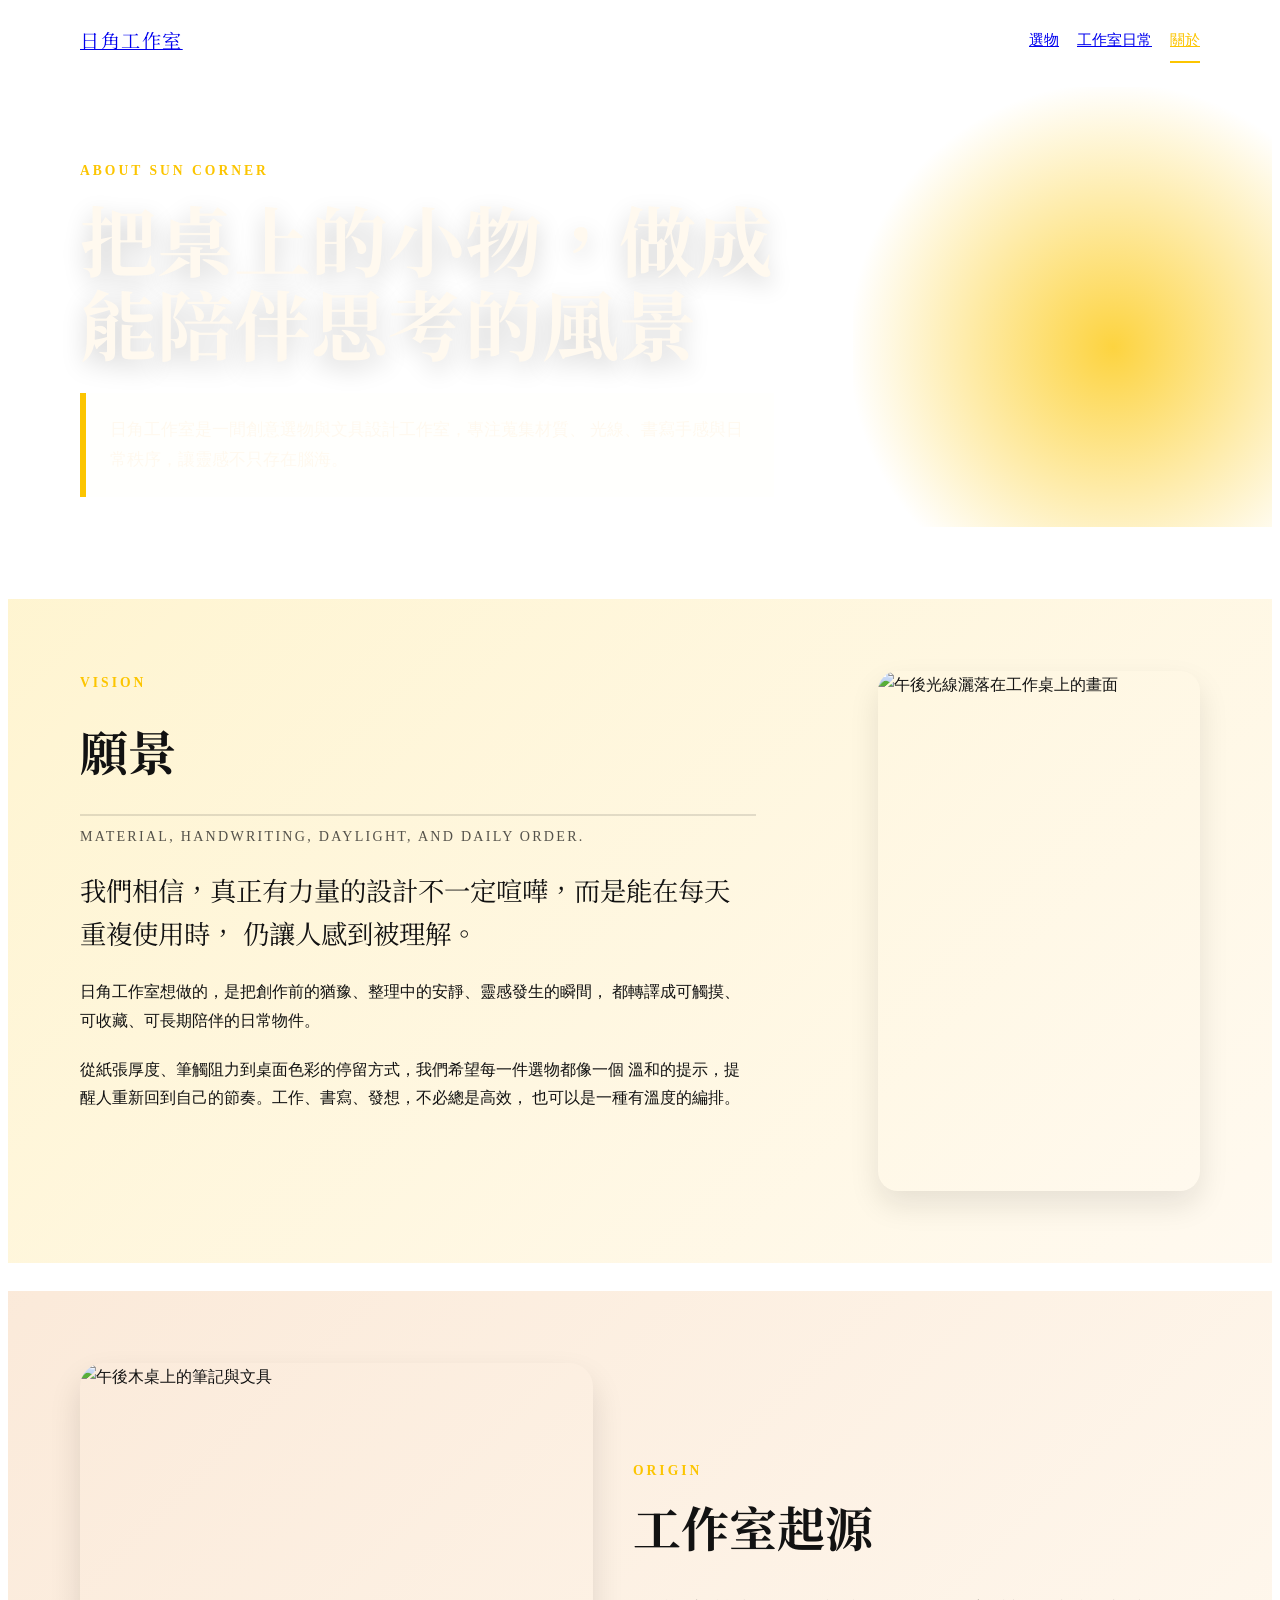
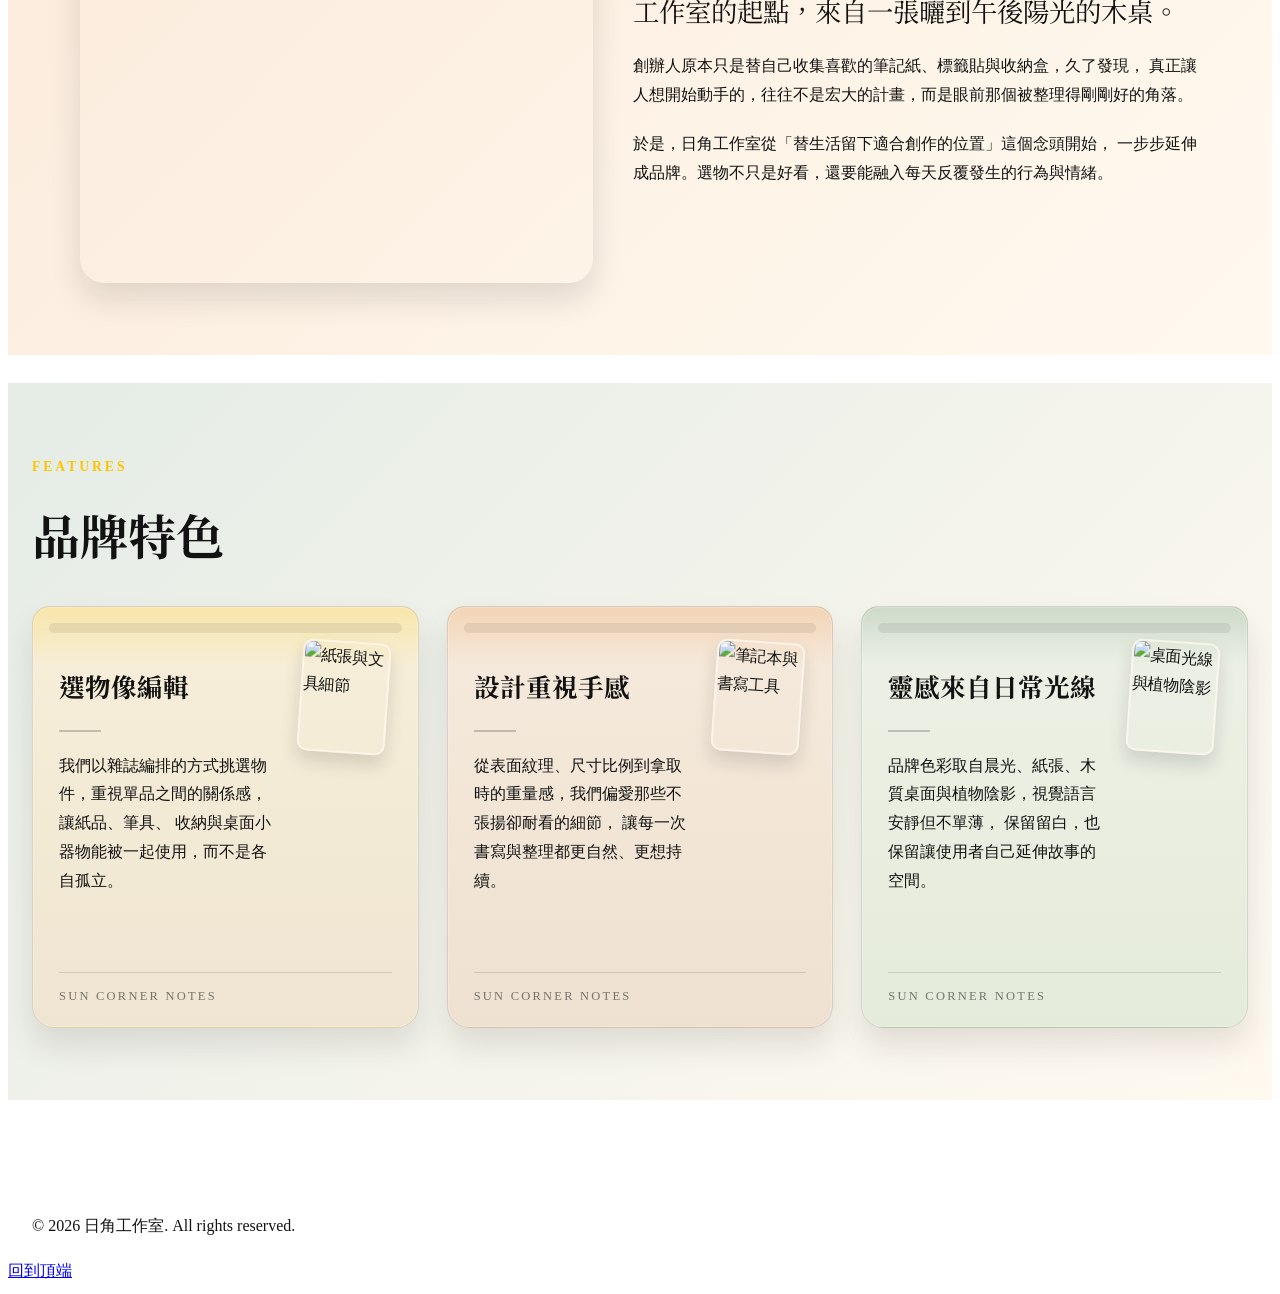
==== commit 54bc35e0: "fix:修abput頁" ====
--- a/about.html
+++ b/about.html
@@ -14,14 +14,15 @@
       href="https://fonts.googleapis.com/css2?family=Noto+Serif+TC:wght@400;500;700&family=Manrope:wght@400;500;700&display=swap"
       rel="stylesheet"
     />
+    <link rel="stylesheet" href="base.css" />
     <link rel="stylesheet" href="about.css" />
+    <script src="backToTop.js" defer></script>
   </head>
-  <body>
+  <body id="top">
     <header class="hero">
       <nav class="site-nav">
         <a class="site-nav__brand" href="index.html">日角工作室</a>
         <div class="site-nav__links">
-          <a href="index.html">首頁</a>
           <a href="index.html#inspiration">選物</a>
           <a href="index.html#studio-life">工作室日常</a>
           <a href="about.html" aria-current="page">關於</a>
@@ -154,5 +155,6 @@
         <p>&copy; 2026 日角工作室. All rights reserved.</p>
       </div>
     </footer>
+    <a class="back-to-top" href="#top">回到頂端</a>
   </body>
 </html>
--- a/about.css
+++ b/about.css
@@ -1,15 +1,3 @@
-html,
-body {
-  margin: 0;
-  padding: 0;
-}
-
-*,
-*::before,
-*::after {
-  box-sizing: border-box;
-}
-
 :root {
   --sun-yellow: #fcc500;
   --sun-orange: #e8892f;
@@ -19,17 +7,6 @@
   --paper: #f3ebd9;
 }
 
-body {
-  font-family: "Manrope", sans-serif;
-  color: var(--ink);
-  line-height: 1.8;
-}
-
-a {
-  color: inherit;
-  text-decoration: none;
-}
-
 .hero,
 .story-block,
 .site-footer,
@@ -38,10 +15,9 @@
   padding-right: 24px;
 }
 
-.container {
-  margin: 0 auto;
-  max-width: 940px;
-  padding: 0 10px;
+body {
+  color: var(--ink);
+  line-height: 1.8;
 }
 
 .hero {
@@ -239,7 +215,7 @@
 
 .story-block--identity .section-heading,
 .story-block--identity .feature-cards {
-  max-width: 1120px;
+  max-width: 1240px;
   margin-left: auto;
   margin-right: auto;
 }
@@ -448,8 +424,8 @@
 
 .feature-card__thumb {
   position: absolute;
-  top: 28px;
-  right: 26px;
+  top: 34px;
+  right: 30px;
   width: 84px;
   height: 108px;
   margin: 0;
@@ -506,17 +482,26 @@
 
 .feature-card:nth-child(2) {
   background:
-    linear-gradient(180deg, rgba(232, 137, 47, 0.22), rgba(232, 137, 47, 0) 14%),
+    linear-gradient(
+      180deg,
+      rgba(232, 137, 47, 0.22),
+      rgba(232, 137, 47, 0) 14%
+    ),
     linear-gradient(180deg, #f6eadc 0%, #eee1d1 100%);
 }
 
 .feature-card:nth-child(3) {
   background:
-    linear-gradient(180deg, rgba(90, 138, 100, 0.22), rgba(90, 138, 100, 0) 14%),
+    linear-gradient(
+      180deg,
+      rgba(90, 138, 100, 0.22),
+      rgba(90, 138, 100, 0) 14%
+    ),
     linear-gradient(180deg, #edf1e6 0%, #e5ebda 100%);
 }
 
 .feature-card h3 {
+  position: relative;
   margin: 34px 110px 18px 0;
   font-size: 1.6rem;
   color: var(--ink);
@@ -525,7 +510,9 @@
 
 .feature-card p {
   position: relative;
-  padding-top: 18px;
+  margin-top: 26px;
+  padding-top: 22px;
+  padding-right: 112px;
   line-height: 1.8;
 }
 
@@ -539,18 +526,6 @@
   background: rgba(18, 18, 18, 0.22);
 }
 
-.footer {
-  background: var(--sun-yellow);
-  padding-top: 40px;
-  padding-bottom: 40px;
-}
-
-.footer p {
-  color: #000;
-  font-size: 14px;
-  margin: 0;
-}
-
 @media (max-width: 780px) {
   .hero {
     min-height: auto;
@@ -648,9 +623,22 @@
   .feature-card__thumb {
     width: 72px;
     height: 92px;
+    top: 26px;
+    right: 24px;
   }
 
   .feature-card h3 {
     margin-right: 92px;
   }
-}
+
+  .feature-card h3::after {
+    font-size: 1rem;
+    top: 4px;
+  }
+
+  .feature-card p {
+    margin-top: 18px;
+    padding-top: 18px;
+    padding-right: 88px;
+  }
+}
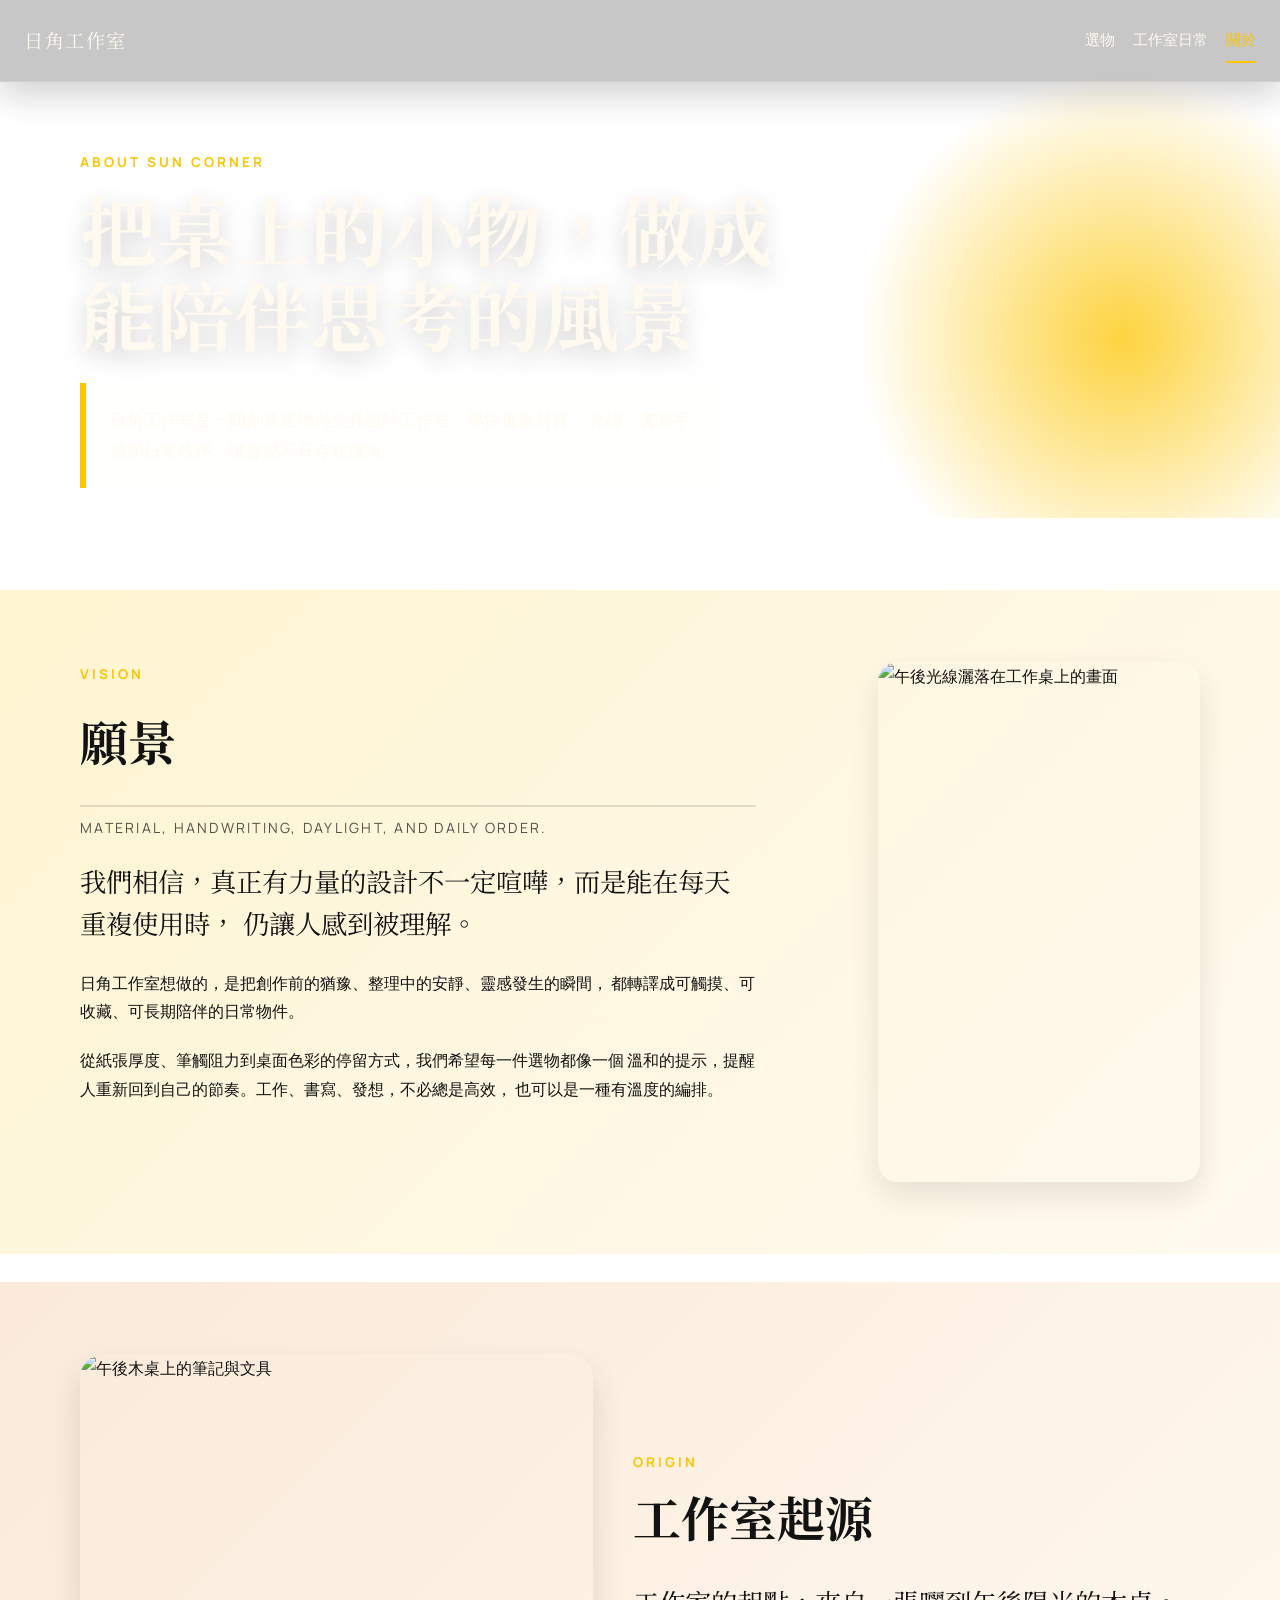
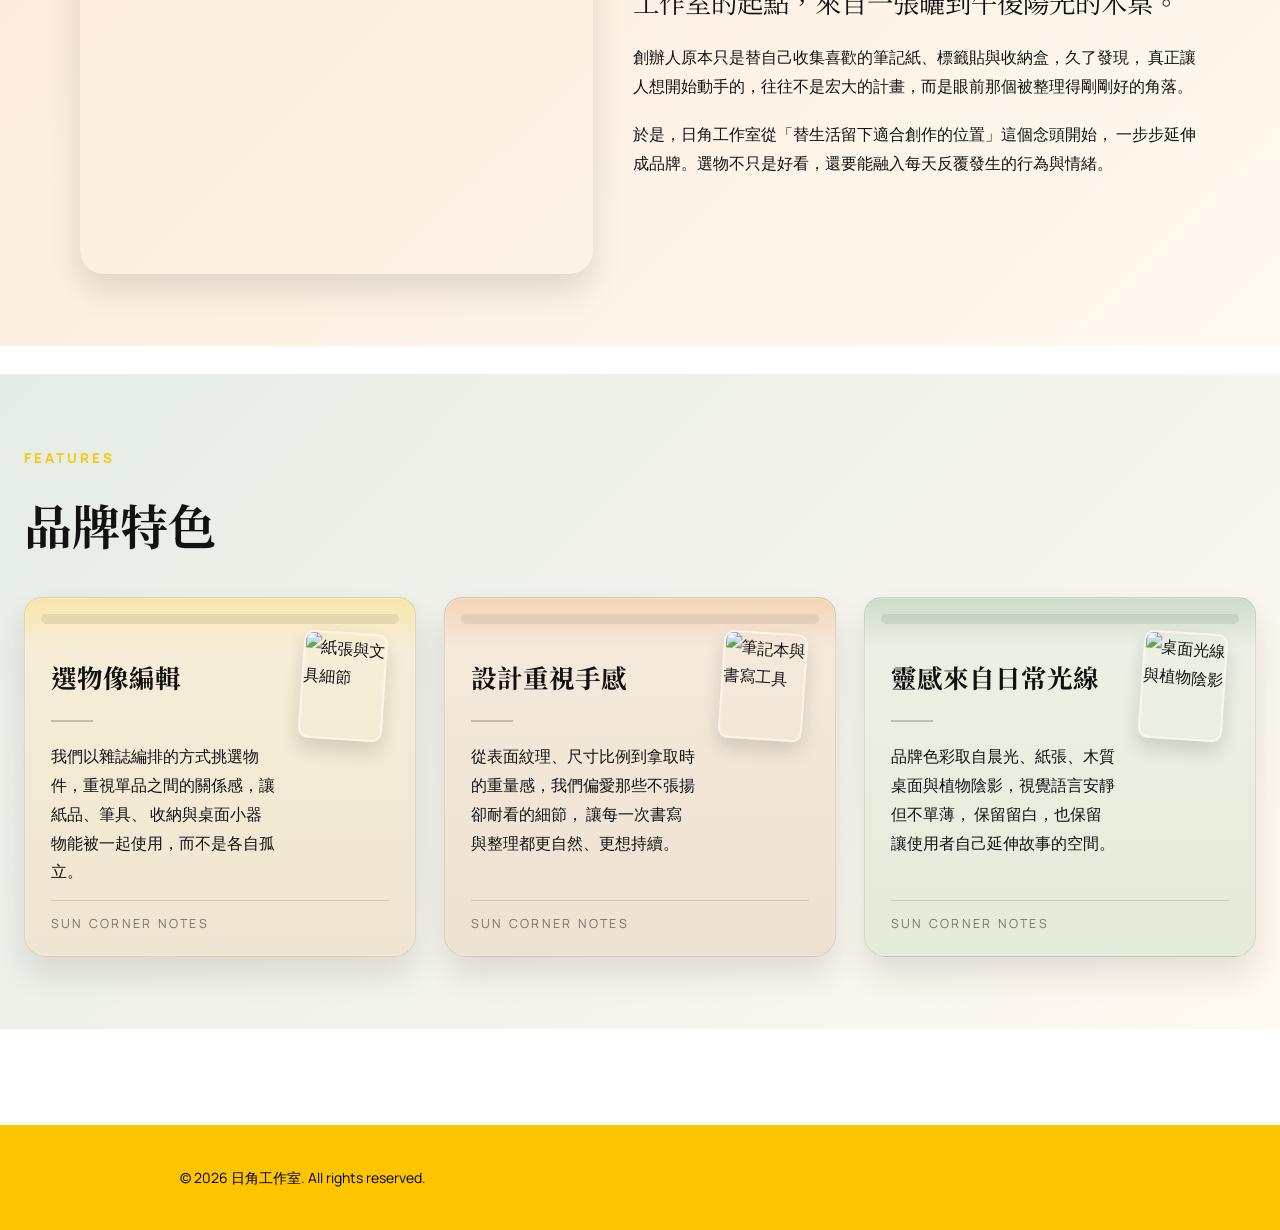
==== commit 495b416a: "fix：將自訂捲軸獨立css，分別加入兩個頁面" ====
--- a/about.html
+++ b/about.html
@@ -15,6 +15,7 @@
       rel="stylesheet"
     />
     <link rel="stylesheet" href="base.css" />
+    <link rel="stylesheet" href="scrollbar.css" />
     <link rel="stylesheet" href="about.css" />
     <script src="backToTop.js" defer></script>
   </head>
--- a/base.css
+++ b/base.css
@@ -0,0 +1,94 @@
+html,
+body {
+  margin: 0;
+  padding: 0;
+}
+
+*,
+*::before,
+*::after {
+  box-sizing: border-box;
+}
+
+body {
+  font-family: "Manrope", sans-serif;
+  font-weight: 400;
+  color: #121212;
+}
+
+html {
+  scroll-behavior: smooth;
+}
+
+a {
+  color: inherit;
+  text-decoration: none;
+}
+
+.container {
+  margin: 0 auto;
+  max-width: 940px;
+  padding: 0 10px;
+}
+
+.footer {
+  background: #fcc500;
+  padding: 40px 0;
+}
+
+.footer p {
+  color: #000;
+  font-family: "Manrope", sans-serif;
+  font-size: 14px;
+  margin: 0;
+}
+
+.back-to-top {
+  position: fixed;
+  right: 24px;
+  bottom: 24px;
+  z-index: 20;
+  display: inline-flex;
+  align-items: center;
+  justify-content: center;
+  min-width: 116px;
+  padding: 12px 18px;
+  border-radius: 999px;
+  background: #121212;
+  color: #fff9ef;
+  font-size: 0.9rem;
+  font-weight: 700;
+  letter-spacing: 0.04em;
+  box-shadow: 0 14px 28px rgba(18, 18, 18, 0.18);
+  opacity: 0;
+  pointer-events: none;
+  visibility: hidden;
+  transition:
+    opacity 0.25s ease,
+    visibility 0.25s ease,
+    transform 0.25s ease,
+    box-shadow 0.25s ease,
+    background 0.25s ease;
+}
+
+.back-to-top.is-visible {
+  opacity: 1;
+  pointer-events: auto;
+  visibility: visible;
+}
+
+.back-to-top:hover {
+  transform: translateY(-4px);
+  box-shadow: 0 18px 32px rgba(18, 18, 18, 0.22);
+  background: #3f5d45;
+}
+
+@media (max-width: 575px) {
+  .back-to-top {
+    right: 16px;
+    bottom: 16px;
+    min-width: 104px;
+    padding: 10px 16px;
+    font-size: 0.85rem;
+  }
+}
--- a/scrollbar.css
+++ b/scrollbar.css
@@ -0,0 +1,25 @@
+/* Chrome / Edge / Safari */
+::-webkit-scrollbar {
+  width: 15px;
+}
+
+::-webkit-scrollbar-track {
+  background: #000;
+}
+
+::-webkit-scrollbar-thumb {
+  background: #fcc500;
+  border-radius: 5px;
+  border: 3px solid #000;
+}
+
+::-webkit-scrollbar-thumb:hover {
+  background: #e0ad00;
+}
+
+/* Firefox */
+html {
+  scrollbar-width: thin;
+  scrollbar-color: #fcc500 #000;
+  border-radius: 5px;
+}
--- a/about.css
+++ b/about.css
@@ -46,15 +46,22 @@
 }
 
 .site-nav {
-  max-width: 1120px;
   width: 100%;
-  margin: 0 auto;
+  margin: 0;
   display: flex;
   justify-content: space-between;
   align-items: center;
   gap: 20px;
-  position: relative;
-  z-index: 1;
+  position: fixed;
+  top: 0;
+  left: 0;
+  z-index: 30;
+  padding: 18px 24px;
+  border-bottom: 1px solid rgba(255, 249, 239, 0.18);
+  background: rgba(24, 24, 24, 0.24);
+  backdrop-filter: blur(14px) saturate(130%);
+  -webkit-backdrop-filter: blur(14px) saturate(130%);
+  box-shadow: 0 14px 32px rgba(18, 18, 18, 0.18);
 }
 
 .site-nav__brand {
@@ -91,7 +98,7 @@
   max-width: 1120px;
   width: 100%;
   margin: 0 auto;
-  padding-top: 96px;
+  padding-top: 140px;
   position: relative;
   z-index: 1;
 }
@@ -535,6 +542,7 @@
   .site-nav {
     flex-direction: column;
     align-items: flex-start;
+    padding: 14px 18px;
   }
 
   .story-grid,
